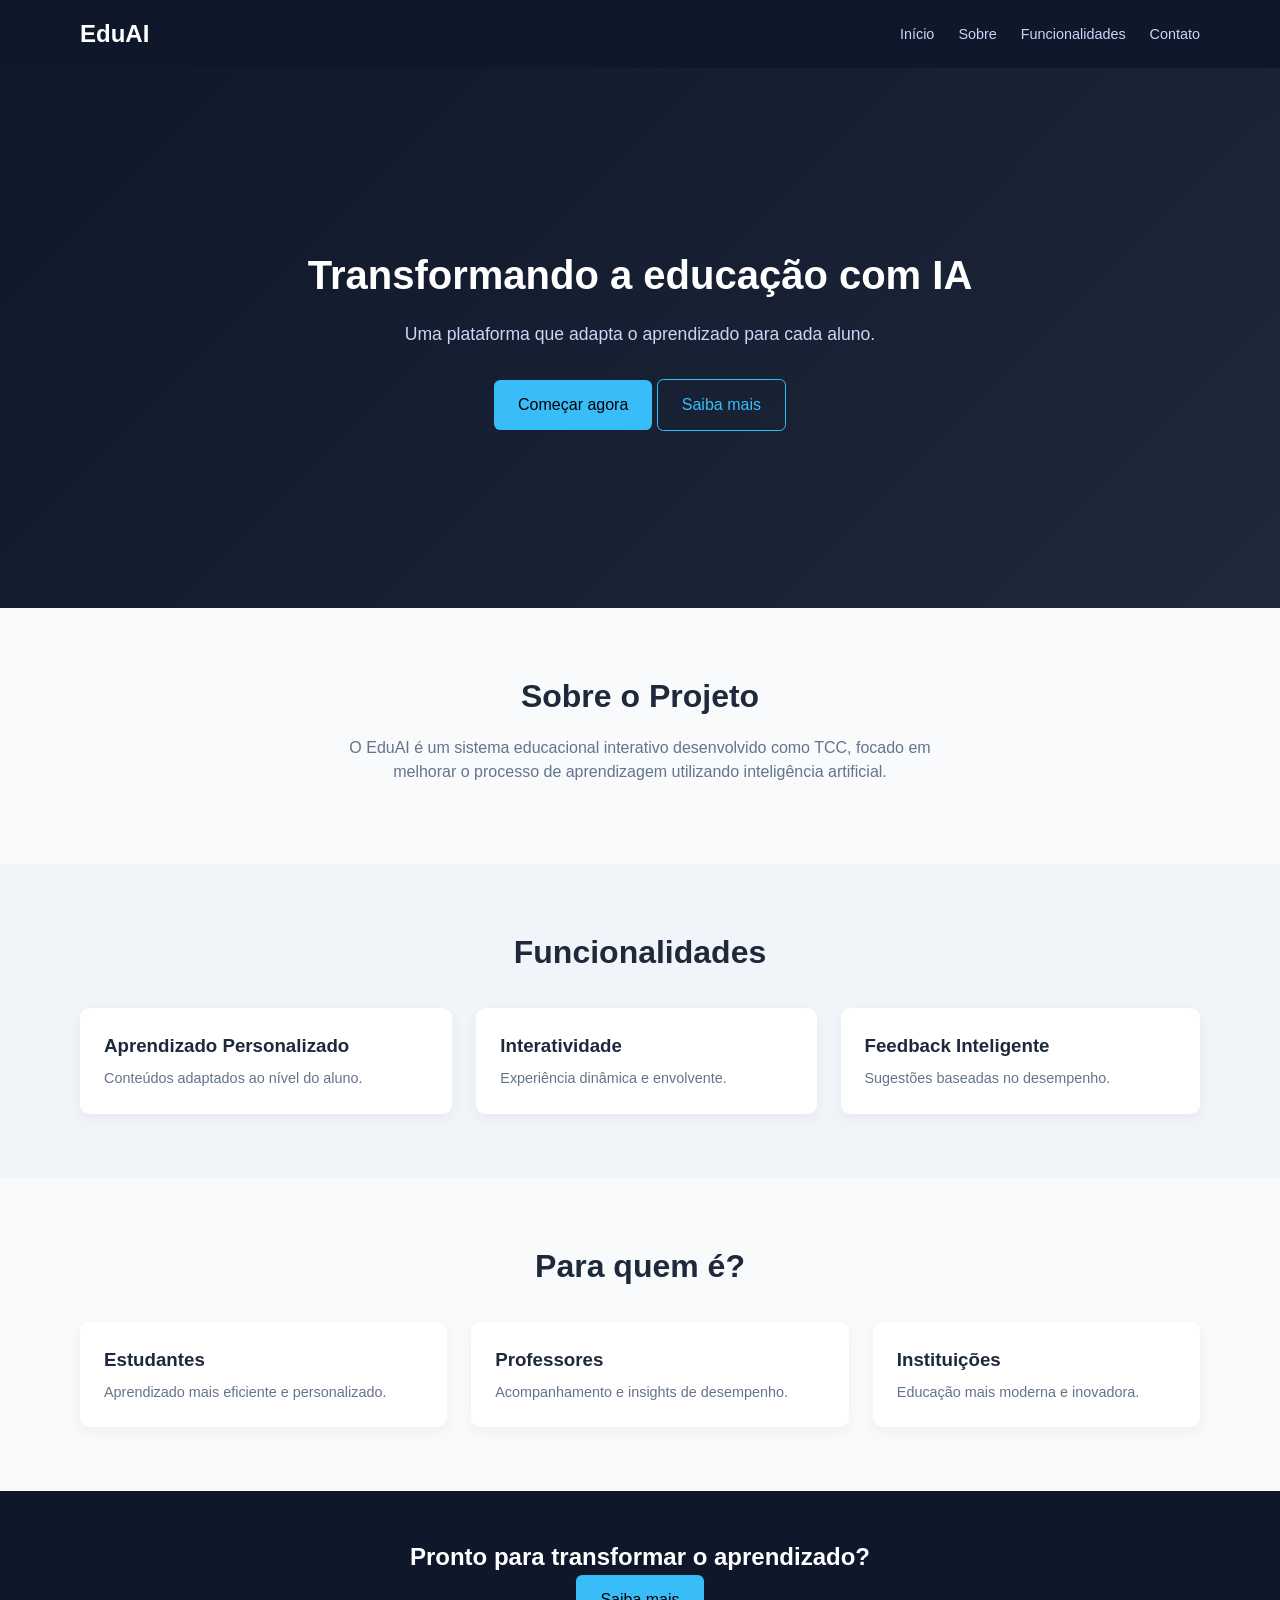
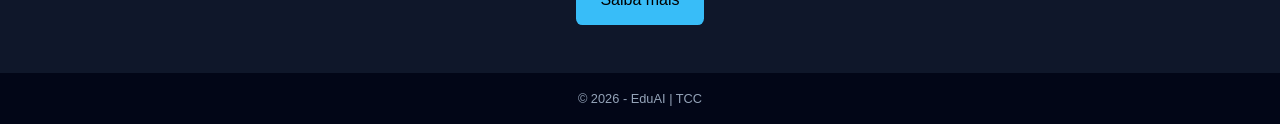
==== components/index.html @ 874abfac "wirefrane, readme, atualizacao css" ====
<!DOCTYPE html>
<html lang="pt-BR">
<head>
  <meta charset="UTF-8">
  <meta name="viewport" content="width=device-width, initial-scale=1.0">
  <title>EduAI</title>
  <link rel="stylesheet" href="../css/base/reset.css">
  <link rel="stylesheet" href="../css/base/variables.css">
  <link rel="stylesheet" href="../css/base/styles.css">
</head>
<body>

  <!-- NAVBAR -->
  <nav class="navbar">
    <div class="container nav-content">
      <h1 class="logo">EduAI</h1>
      <ul class="nav-links">
        <li><a href="#">Início</a></li>
        <li><a href="#">Sobre</a></li>
        <li><a href="#">Funcionalidades</a></li>
        <li><a href="#">Contato</a></li>
      </ul>
    </div>
  </nav>

  <!-- HERO -->
  <section class="hero">
    <div class="container hero-content">
      <h2>Transformando a educação com IA</h2>
      <p>Uma plataforma que adapta o aprendizado para cada aluno.</p>
      <div class="buttons">
        <button class="primary">Começar agora</button>
        <button class="secondary">Saiba mais</button>
      </div>
    </div>
  </section>

  <!-- SOBRE -->
  <section class="section">
    <div class="container">
      <h2 class="section-title">Sobre o Projeto</h2>
      <p class="section-text">
        O EduAI é um sistema educacional interativo desenvolvido como TCC,
        focado em melhorar o processo de aprendizagem utilizando inteligência artificial.
      </p>
    </div>
  </section>

  <!-- FUNCIONALIDADES -->
  <section class="section alt">
    <div class="container">
      <h2 class="section-title">Funcionalidades</h2>

      <div class="cards">
        <div class="card">
          <h3>Aprendizado Personalizado</h3>
          <p>Conteúdos adaptados ao nível do aluno.</p>
        </div>

        <div class="card">
          <h3>Interatividade</h3>
          <p>Experiência dinâmica e envolvente.</p>
        </div>

        <div class="card">
          <h3>Feedback Inteligente</h3>
          <p>Sugestões baseadas no desempenho.</p>
        </div>
      </div>
    </div>
  </section>

  <!-- PÚBLICO -->
  <section class="section">
    <div class="container">
      <h2 class="section-title">Para quem é?</h2>

      <div class="cards">
        <div class="card small">
          <h3>Estudantes</h3>
          <p>Aprendizado mais eficiente e personalizado.</p>
        </div>

        <div class="card small">
          <h3>Professores</h3>
          <p>Acompanhamento e insights de desempenho.</p>
        </div>

        <div class="card small">
          <h3>Instituições</h3>
          <p>Educação mais moderna e inovadora.</p>
        </div>
      </div>
    </div>
  </section>

  <!-- CTA -->
  <section class="cta">
    <div class="container">
      <h2>Pronto para transformar o aprendizado?</h2>
      <button class="primary">Saiba mais</button>
    </div>
  </section>

  <footer>
    <p>© 2026 - EduAI | TCC</p>
  </footer>

</body>
</html>
---- css/base/variables.css ----
:root {
  /* ========================= */
  /* CORES PRINCIPAIS          */
  /* ========================= */
  --color-primary: #38bdf8;
  --color-primary-hover: #0ea5e9;
  
  /* ========================= */
  /* BACKGROUNDS               */
  /* ========================= */
  --color-bg-default: #f8fafc;
  --color-bg-alt: #f1f5f9;
  --color-bg-dark: #0f172a;
  --color-bg-darker: #020617;
  --color-bg-card: #ffffff;
  
  /* ========================= */
  /* TEXTOS                    */
  /* ========================= */
  --color-text-main: #1e293b;
  --color-text-muted: #64748b;
  --color-text-light: #cbd5f5;
  --color-white: #ffffff;
  
  /* ========================= */
  /* TIPOGRAFIA                */
  /* ========================= */
  --font-main: 'Segoe UI', Roboto, Helvetica, Arial, sans-serif;
  
  /* ========================= */
  /* ESPAÇAMENTOS E TAMANHOS   */
  /* ========================= */
  --spacing-xs: 0.5rem;
  --spacing-sm: 1rem;
  --spacing-md: 1.5rem;
  --spacing-lg: 2rem;
  --spacing-xl: 3rem;
  --spacing-xxl: 4rem;
  
  --container-width: 90%;
  --container-max-width: 70rem;
  
  /* ========================= */
  /* BORDAS E SOMBRAS          */
  /* ========================= */
  --border-radius-sm: 0.4rem;
  --border-radius-md: 0.6rem;
  --shadow-sm: 0 0.1rem 0.3rem rgba(0,0,0,0.05);
  --shadow-md: 0 0.3rem 1rem rgba(0,0,0,0.05);
  
  /* ========================= */
  /* TRANSIÇÕES                */
  /* ========================= */
  --transition-fast: 0.2s ease-in-out;
  --transition-normal: 0.3s ease;
}
---- css/base/styles.css ----
/* RESET */
* {
  margin: 0;
  padding: 0;
  box-sizing: border-box;
}

/* BASE */
html {
  font-size: 16px;
}

body {
  font-family: 'Segoe UI', sans-serif;
  background: #f8fafc;
  color: #1e293b;
}

/* CONTAINER */
.container {
  width: 90%;
  max-width: 70rem;
  margin: 0 auto;
}

/* NAVBAR */
.navbar {
  background: #0f172a;
  padding: 1rem 0;
}

.nav-content {
  display: flex;
  justify-content: space-between;
  align-items: center;
}

.logo {
  color: white;
  font-size: 1.5rem;
}

.nav-links {
  display: flex;
  list-style: none;
  gap: 1.5rem;
}

.nav-links a {
  color: #cbd5f5;
  text-decoration: none;
  font-size: 0.9rem;
}

/* HERO */
.hero {
  min-height: 60vh;
  display: flex;
  align-items: center;
  text-align: center;
  background: linear-gradient(135deg, #0f172a, #1e293b);
  color: white;
}

.hero-content {
  width: 100%;
}

.hero h2 {
  font-size: 2.5rem;
}

.hero p {
  margin-top: 1rem;
  font-size: 1.1rem;
  color: #cbd5f5;
}

.buttons {
  margin-top: 2rem;
}

button {
  padding: 0.8rem 1.5rem;
  border-radius: 0.4rem;
  border: none;
  cursor: pointer;
}

.primary {
  background: #38bdf8;
}

.secondary {
  background: transparent;
  border: 1px solid #38bdf8;
  color: #38bdf8;
}

/* SECTIONS */
.section {
  padding: 4rem 0;
  text-align: center;
}

.section-title {
  font-size: 2rem;
}

.section-text {
  max-width: 40rem;
  margin: 1rem auto;
  color: #64748b;
}

.alt {
  background: #f1f5f9;
}

/* ========================= */
/* GRID COM TEMPLATE AREAS */
/* ========================= */

.cards {
  display: grid;
  grid-template-areas: "card1 card2 card3";
  gap: 1.5rem;
  margin-top: 2rem;
}

.card:nth-child(1) {
  grid-area: card1;
}

.card:nth-child(2) {
  grid-area: card2;
}

.card:nth-child(3) {
  grid-area: card3;
}

.card {
  background: white;
  padding: 1.5rem;
  border-radius: 0.6rem;
  box-shadow: 0 0.3rem 1rem rgba(0,0,0,0.05);
  text-align: left;
}

.card h3 {
  margin-bottom: 0.5rem;
}

.card p {
  font-size: 0.9rem;
  color: #64748b;
}

/* CTA */
.cta {
  padding: 3rem 0;
  text-align: center;
  background: #0f172a;
  color: white;
}

/* FOOTER */
footer {
  padding: 1rem;
  text-align: center;
  background: #020617;
  color: #94a3b8;
  font-size: 0.8rem;
}

/* ========================= */
/* RESPONSIVIDADE */
/* ========================= */

/* TABLET */
@media (max-width: 1024px) {
  .cards {
    grid-template-areas:
      "card1 card2"
      "card3 card3";
  }

  .hero h2 {
    font-size: 2rem;
  }
}

/* CELULAR */
@media (max-width: 768px) {

  .nav-content {
    flex-direction: column;
    gap: 1rem;
  }

  .nav-links {
    flex-wrap: wrap;
    justify-content: center;
  }

  .hero {
    padding: 3rem 1rem;
    min-height: auto;
  }

  .hero h2 {
    font-size: 1.8rem;
  }

  .hero p {
    font-size: 1rem;
  }

  .buttons {
    display: flex;
    flex-direction: column;
    gap: 0.8rem;
  }

  button {
    width: 100%;
  }

  .cards {
    grid-template-areas:
      "card1"
      "card2"
      "card3";
  }

  .card {
    text-align: center;
  }
}

/* CELULAR PEQUENO */
@media (max-width: 480px) {
  html {
    font-size: 14px;
  }

  .logo {
    font-size: 1.2rem;
  }

  .section-title {
    font-size: 1.5rem;
  }
}
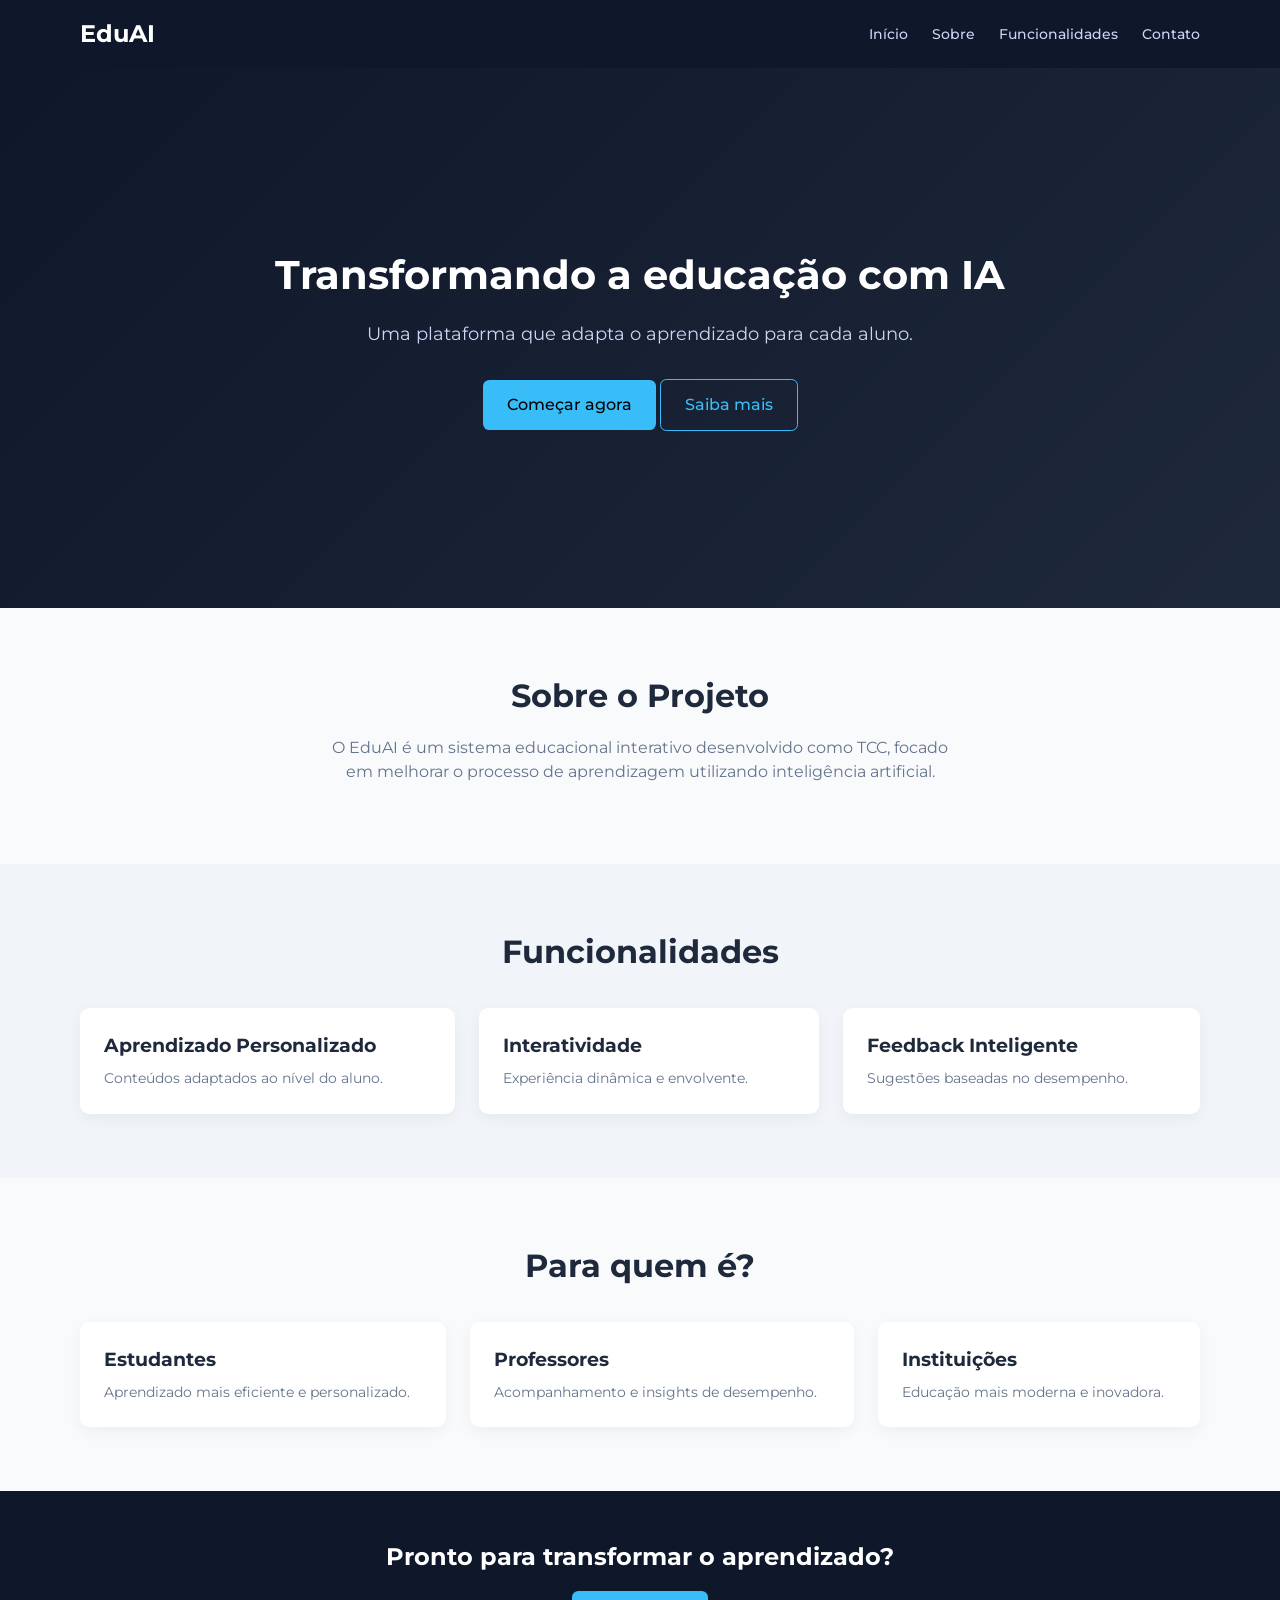
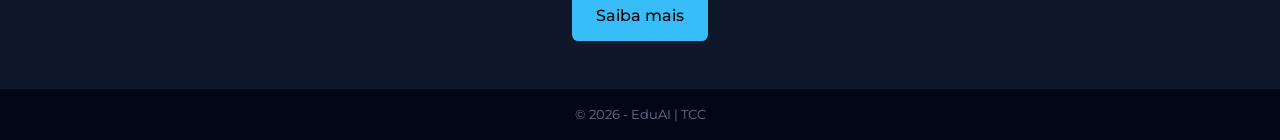
==== commit 18629e07: "atualizacao" ====
--- a/components/index.html
+++ b/components/index.html
@@ -1,13 +1,27 @@
 <!DOCTYPE html>
 <html lang="pt-BR">
+
 <head>
   <meta charset="UTF-8">
   <meta name="viewport" content="width=device-width, initial-scale=1.0">
   <title>EduAI</title>
-  <link rel="stylesheet" href="../css/base/reset.css">
-  <link rel="stylesheet" href="../css/base/variables.css">
-  <link rel="stylesheet" href="../css/base/styles.css">
+
+  <link rel="preconnect" href="https://fonts.googleapis.com">
+  <link rel="preconnect" href="https://fonts.gstatic.com" crossorigin>
+  <link href="https://fonts.googleapis.com/css2?family=Montserrat:ital,wght@0,100..900;1,100..900&display=swap"
+    rel="stylesheet">
+
+  <link rel="stylesheet" href="../css/variables.css">
+  <link rel="stylesheet" href="../css/reset.css">
+  <link rel="stylesheet" href="../css/base.css">
+  <link rel="stylesheet" href="../css/layout.css">
+  <link rel="stylesheet" href="../css/components/nav.css">
+  <link rel="stylesheet" href="../css/components/hero.css">
+  <link rel="stylesheet" href="../css/components/card.css">
+  <link rel="stylesheet" href="../css/components/footer.css">
+  <link rel="stylesheet" href="../css/utilities.css">
 </head>
+
 <body>
 
   <!-- NAVBAR -->
@@ -107,4 +121,5 @@
   </footer>
 
 </body>
+
 </html>
--- a/css/variables.css
+++ b/css/variables.css
@@ -0,0 +1,42 @@
+:root {
+  /* CORES PRINCIPAIS */
+  --color-primary: #38bdf8;
+  --color-primary-hover: #0ea5e9;
+  
+  /* BACKGROUNDS */
+  --color-bg-default: #f8fafc;
+  --color-bg-alt: #f1f5f9;
+  --color-bg-dark: #0f172a;
+  --color-bg-darker: #020617;
+  --color-bg-card: #ffffff;
+  
+  /* TEXTOS */
+  --color-text-main: #1e293b;
+  --color-text-muted: #64748b;
+  --color-text-light: #cbd5f5;
+  --color-white: #ffffff;
+  
+  /* TIPOGRAFIA - Montserrat conforme google fonts */
+  --font-main: "Montserrat", sans-serif;
+  
+  /* ESPAÇAMENTOS E TAMANHOS */
+  --spacing-xs: 0.5rem;
+  --spacing-sm: 1rem;
+  --spacing-md: 1.5rem;
+  --spacing-lg: 2rem;
+  --spacing-xl: 3rem;
+  --spacing-xxl: 4rem;
+  
+  --container-width: 90%;
+  --container-max-width: 70rem;
+  
+  /* BORDAS E SOMBRAS */
+  --border-radius-sm: 0.4rem;
+  --border-radius-md: 0.6rem;
+  --shadow-sm: 0 0.1rem 0.3rem rgba(0,0,0,0.05);
+  --shadow-md: 0 0.3rem 1rem rgba(0,0,0,0.05);
+  
+  /* TRANSIÇÕES */
+  --transition-fast: 0.2s ease-in-out;
+  --transition-normal: 0.3s ease;
+}
--- a/css/base.css
+++ b/css/base.css
@@ -0,0 +1,8 @@
+body {
+  font-family: var(--font-main, "Montserrat", sans-serif);
+  background: var(--color-bg-default, #f8fafc);
+  color: var(--color-text-main, #1e293b);
+  font-optical-sizing: auto;
+  font-weight: 400;
+  font-style: normal;
+}
--- a/css/layout.css
+++ b/css/layout.css
@@ -0,0 +1,53 @@
+.container {
+  width: var(--container-width, 90%);
+  max-width: var(--container-max-width, 70rem);
+  margin: 0 auto;
+}
+
+.section {
+  padding: 4rem 0;
+  text-align: center;
+}
+
+.section-title {
+  font-size: 2rem;
+}
+
+.section-text {
+  max-width: 40rem;
+  margin: 1rem auto;
+  color: var(--color-text-muted, #64748b);
+}
+
+.cards {
+  display: grid;
+  grid-template-areas: "card1 card2 card3";
+  gap: 1.5rem;
+  margin-top: 2rem;
+}
+
+@media (max-width: 1024px) {
+  .cards {
+    grid-template-areas:
+      "card1 card2"
+      "card3 card3";
+  }
+}
+
+@media (max-width: 768px) {
+  .cards {
+    grid-template-areas:
+      "card1"
+      "card2"
+      "card3";
+  }
+}
+
+@media (max-width: 480px) {
+  html {
+    font-size: 14px;
+  }
+  .section-title {
+    font-size: 1.5rem;
+  }
+}
--- a/css/components/nav.css
+++ b/css/components/nav.css
@@ -0,0 +1,47 @@
+.navbar {
+  background: var(--color-bg-dark, #0f172a);
+  padding: 1rem 0;
+}
+
+.nav-content {
+  display: flex;
+  justify-content: space-between;
+  align-items: center;
+}
+
+.logo {
+  color: var(--color-white, #ffffff);
+  font-size: 1.5rem;
+  font-weight: 700;
+}
+
+.nav-links {
+  display: flex;
+  list-style: none;
+  gap: 1.5rem;
+}
+
+.nav-links a {
+  color: var(--color-text-light, #cbd5f5);
+  text-decoration: none;
+  font-size: 0.9rem;
+  font-weight: 500;
+}
+
+@media (max-width: 768px) {
+  .nav-content {
+    flex-direction: column;
+    gap: 1rem;
+  }
+
+  .nav-links {
+    flex-wrap: wrap;
+    justify-content: center;
+  }
+}
+
+@media (max-width: 480px) {
+  .logo {
+    font-size: 1.2rem;
+  }
+}
--- a/css/components/hero.css
+++ b/css/components/hero.css
@@ -0,0 +1,76 @@
+.hero {
+  min-height: 60vh;
+  display: flex;
+  align-items: center;
+  text-align: center;
+  background: linear-gradient(135deg, var(--color-bg-dark, #0f172a), var(--color-text-main, #1e293b));
+  color: var(--color-white, white);
+}
+
+.hero-content {
+  width: 100%;
+}
+
+.hero h2 {
+  font-size: 2.5rem;
+  font-weight: 700;
+}
+
+.hero p {
+  margin-top: 1rem;
+  font-size: 1.1rem;
+  color: var(--color-text-light, #cbd5f5);
+}
+
+.buttons {
+  margin-top: 2rem;
+}
+
+.buttons button {
+  padding: 0.8rem 1.5rem;
+  border-radius: var(--border-radius-sm, 0.4rem);
+  border: none;
+  cursor: pointer;
+  font-weight: 500;
+}
+
+.buttons .primary {
+  background: var(--color-primary, #38bdf8);
+}
+
+.buttons .secondary {
+  background: transparent;
+  border: 1px solid var(--color-primary, #38bdf8);
+  color: var(--color-primary, #38bdf8);
+}
+
+@media (max-width: 1024px) {
+  .hero h2 {
+    font-size: 2rem;
+  }
+}
+
+@media (max-width: 768px) {
+  .hero {
+    padding: 3rem 1rem;
+    min-height: auto;
+  }
+
+  .hero h2 {
+    font-size: 1.8rem;
+  }
+
+  .hero p {
+    font-size: 1rem;
+  }
+
+  .buttons {
+    display: flex;
+    flex-direction: column;
+    gap: 0.8rem;
+  }
+
+  .buttons button {
+    width: 100%;
+  }
+}
--- a/css/components/card.css
+++ b/css/components/card.css
@@ -0,0 +1,35 @@
+.card:nth-child(1) {
+  grid-area: card1;
+}
+
+.card:nth-child(2) {
+  grid-area: card2;
+}
+
+.card:nth-child(3) {
+  grid-area: card3;
+}
+
+.card {
+  background: var(--color-bg-card, white);
+  padding: 1.5rem;
+  border-radius: var(--border-radius-md, 0.6rem);
+  box-shadow: var(--shadow-md, 0 0.3rem 1rem rgba(0,0,0,0.05));
+  text-align: left;
+}
+
+.card h3 {
+  margin-bottom: 0.5rem;
+  font-weight: 700;
+}
+
+.card p {
+  font-size: 0.9rem;
+  color: var(--color-text-muted, #64748b);
+}
+
+@media (max-width: 768px) {
+  .card {
+    text-align: center;
+  }
+}
--- a/css/components/footer.css
+++ b/css/components/footer.css
@@ -0,0 +1,28 @@
+.cta {
+  padding: 3rem 0;
+  text-align: center;
+  background: var(--color-bg-dark, #0f172a);
+  color: var(--color-white, white);
+}
+
+.cta h2 {
+  font-weight: 700;
+}
+
+.cta button.primary {
+  padding: 0.8rem 1.5rem;
+  border-radius: var(--border-radius-sm, 0.4rem);
+  border: none;
+  cursor: pointer;
+  background: var(--color-primary, #38bdf8);
+  margin-top: 1rem;
+  font-weight: 500;
+}
+
+footer {
+  padding: 1rem;
+  text-align: center;
+  background: var(--color-bg-darker, #020617);
+  color: var(--color-text-muted, #94a3b8);
+  font-size: 0.8rem;
+}
--- a/css/utilities.css
+++ b/css/utilities.css
@@ -0,0 +1,3 @@
+.alt {
+  background: var(--color-bg-alt, #f1f5f9);
+}
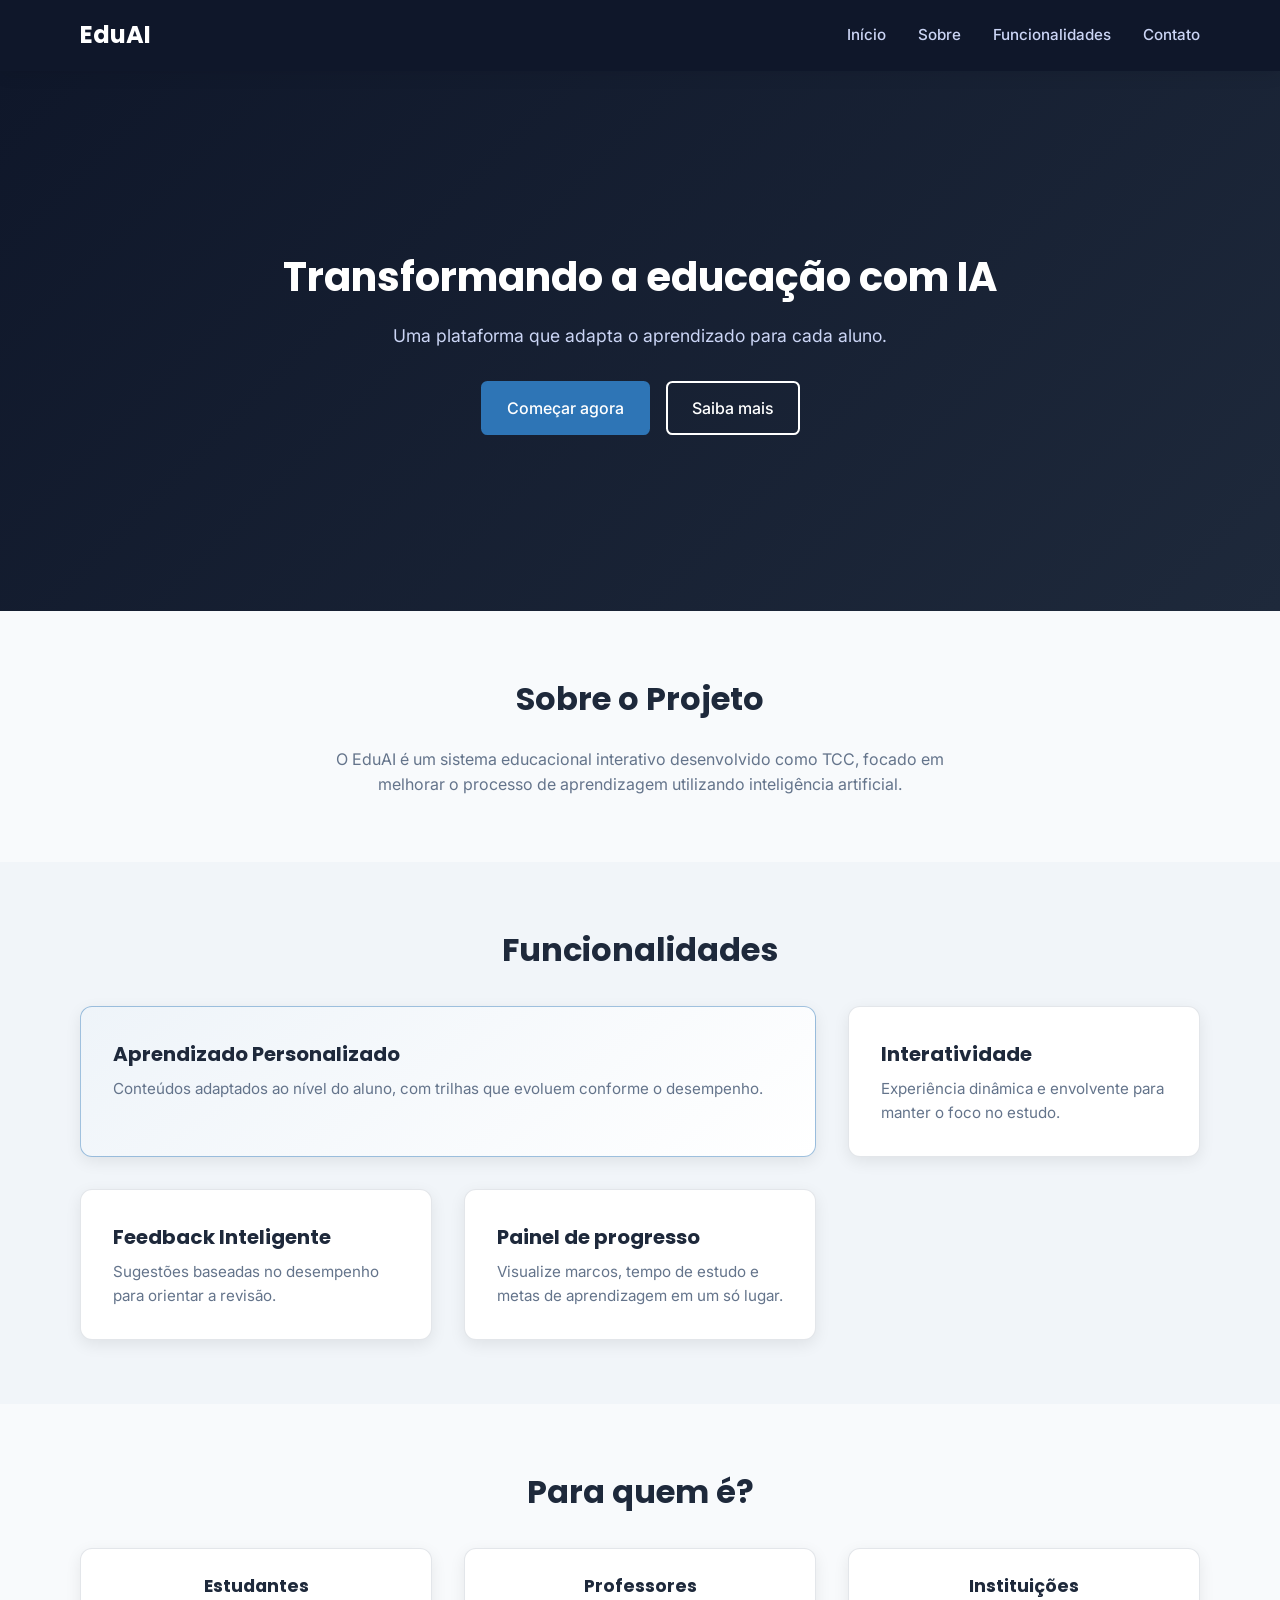
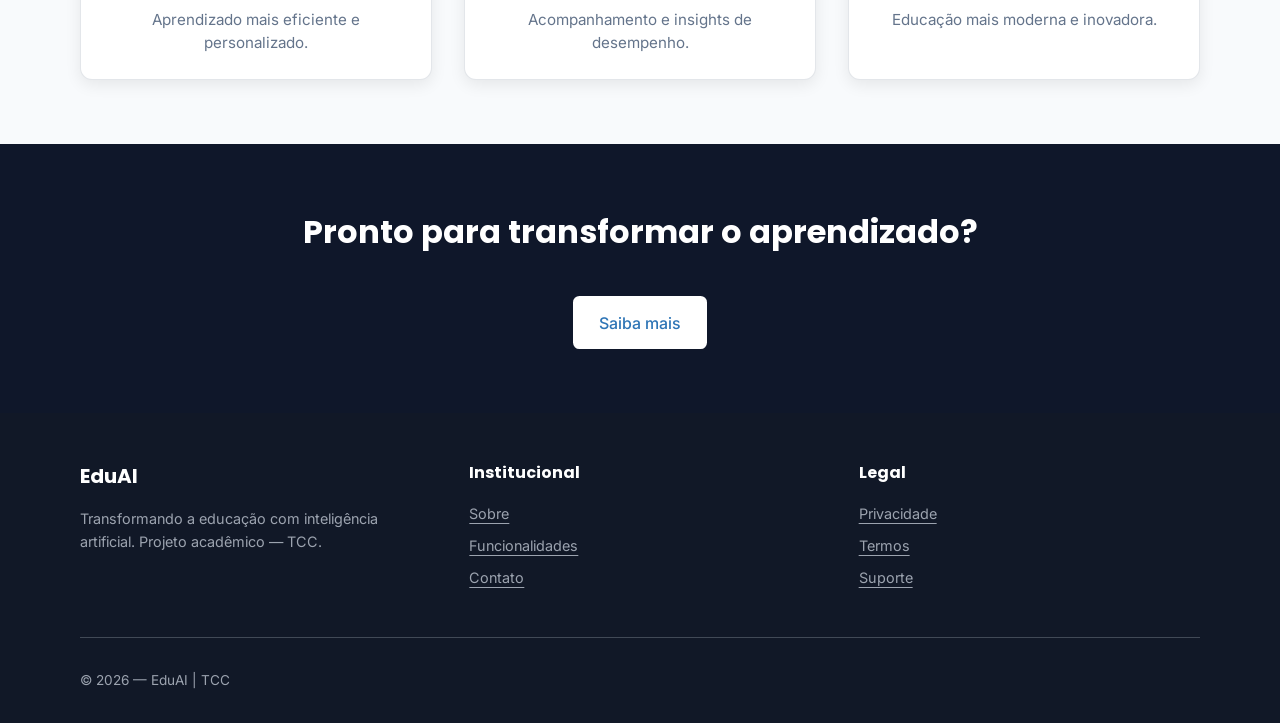
==== commit 8177b111: "alteração nos componentes: Navbar, Cards, Footer e Padronização de Classes" ====
--- a/components/index.html
+++ b/components/index.html
@@ -8,118 +8,172 @@
 
   <link rel="preconnect" href="https://fonts.googleapis.com">
   <link rel="preconnect" href="https://fonts.gstatic.com" crossorigin>
-  <link href="https://fonts.googleapis.com/css2?family=Montserrat:ital,wght@0,100..900;1,100..900&display=swap"
+  <link
+    href="https://fonts.googleapis.com/css2?family=Inter:wght@400;500;700&family=Poppins:wght@700&display=swap"
     rel="stylesheet">
 
+  <!-- ITCSS -->
   <link rel="stylesheet" href="../css/variables.css">
   <link rel="stylesheet" href="../css/reset.css">
   <link rel="stylesheet" href="../css/base.css">
   <link rel="stylesheet" href="../css/layout.css">
-  <link rel="stylesheet" href="../css/components/nav.css">
+  <link rel="stylesheet" href="../css/components/navbar.css">
   <link rel="stylesheet" href="../css/components/hero.css">
   <link rel="stylesheet" href="../css/components/card.css">
+  <link rel="stylesheet" href="../css/components/btn.css">
+  <link rel="stylesheet" href="../css/components/cta.css">
   <link rel="stylesheet" href="../css/components/footer.css">
   <link rel="stylesheet" href="../css/utilities.css">
 </head>
 
 <body>
 
-  <!-- NAVBAR -->
-  <nav class="navbar">
-    <div class="container nav-content">
-      <h1 class="logo">EduAI</h1>
-      <ul class="nav-links">
-        <li><a href="#">Início</a></li>
-        <li><a href="#">Sobre</a></li>
-        <li><a href="#">Funcionalidades</a></li>
-        <li><a href="#">Contato</a></li>
-      </ul>
-    </div>
-  </nav>
+  <header class="header">
+    <nav class="navbar" aria-label="Principal">
+      <a class="navbar__brand" href="#">EduAI</a>
+      <button class="navbar__toggle" type="button" id="navbar-toggle" aria-expanded="false"
+        aria-controls="navbar-menu" aria-label="Abrir menu de navegação">
+        <span class="navbar__toggle-bar" aria-hidden="true"></span>
+        <span class="navbar__toggle-bar" aria-hidden="true"></span>
+        <span class="navbar__toggle-bar" aria-hidden="true"></span>
+      </button>
+      <div class="navbar__collapse" id="navbar-menu">
+        <ul class="navbar__list">
+          <li class="navbar__item">
+            <a class="navbar__link" href="#">Início</a>
+          </li>
+          <li class="navbar__item">
+            <a class="navbar__link" href="#sobre">Sobre</a>
+          </li>
+          <li class="navbar__item">
+            <a class="navbar__link" href="#funcionalidades">Funcionalidades</a>
+          </li>
+          <li class="navbar__item">
+            <a class="navbar__link" href="#contato">Contato</a>
+          </li>
+        </ul>
+      </div>
+    </nav>
+  </header>
 
-  <!-- HERO -->
-  <section class="hero">
-    <div class="container hero-content">
-      <h2>Transformando a educação com IA</h2>
-      <p>Uma plataforma que adapta o aprendizado para cada aluno.</p>
-      <div class="buttons">
-        <button class="primary">Começar agora</button>
-        <button class="secondary">Saiba mais</button>
-      </div>
-    </div>
-  </section>
-
-  <!-- SOBRE -->
-  <section class="section">
-    <div class="container">
-      <h2 class="section-title">Sobre o Projeto</h2>
-      <p class="section-text">
-        O EduAI é um sistema educacional interativo desenvolvido como TCC,
-        focado em melhorar o processo de aprendizagem utilizando inteligência artificial.
-      </p>
-    </div>
-  </section>
-
-  <!-- FUNCIONALIDADES -->
-  <section class="section alt">
-    <div class="container">
-      <h2 class="section-title">Funcionalidades</h2>
-
-      <div class="cards">
-        <div class="card">
-          <h3>Aprendizado Personalizado</h3>
-          <p>Conteúdos adaptados ao nível do aluno.</p>
-        </div>
-
-        <div class="card">
-          <h3>Interatividade</h3>
-          <p>Experiência dinâmica e envolvente.</p>
-        </div>
-
-        <div class="card">
-          <h3>Feedback Inteligente</h3>
-          <p>Sugestões baseadas no desempenho.</p>
+  <main class="main">
+    <!-- HERO -->
+    <section class="hero">
+      <div class="container hero__inner">
+        <h1 class="hero__title">Transformando a educação com IA</h1>
+        <p class="hero__lead">Uma plataforma que adapta o aprendizado para cada aluno.</p>
+        <div class="hero__actions">
+          <button type="button" class="btn btn--primary btn--block-sm">Começar agora</button>
+          <button type="button" class="btn btn--outline btn--block-sm">Saiba mais</button>
         </div>
       </div>
-    </div>
-  </section>
+    </section>
 
-  <!-- PÚBLICO -->
-  <section class="section">
-    <div class="container">
-      <h2 class="section-title">Para quem é?</h2>
+    <!-- SOBRE -->
+    <section class="section" id="sobre">
+      <div class="container">
+        <h2 class="section__title">Sobre o Projeto</h2>
+        <p class="section__text">
+          O EduAI é um sistema educacional interativo desenvolvido como TCC,
+          focado em melhorar o processo de aprendizagem utilizando inteligência artificial.
+        </p>
+      </div>
+    </section>
 
-      <div class="cards">
-        <div class="card small">
-          <h3>Estudantes</h3>
-          <p>Aprendizado mais eficiente e personalizado.</p>
-        </div>
+    <!-- FUNCIONALIDADES -->
+    <section class="section alt" id="funcionalidades">
+      <div class="container">
+        <h2 class="section__title">Funcionalidades</h2>
 
-        <div class="card small">
-          <h3>Professores</h3>
-          <p>Acompanhamento e insights de desempenho.</p>
-        </div>
+        <div class="cards-grid">
+          <article class="card card--featured">
+            <h3 class="card__title">Aprendizado Personalizado</h3>
+            <p class="card__body">Conteúdos adaptados ao nível do aluno, com trilhas que evoluem conforme o desempenho.
+            </p>
+          </article>
 
-        <div class="card small">
-          <h3>Instituições</h3>
-          <p>Educação mais moderna e inovadora.</p>
+          <article class="card">
+            <h3 class="card__title">Interatividade</h3>
+            <p class="card__body">Experiência dinâmica e envolvente para manter o foco no estudo.</p>
+          </article>
+
+          <article class="card">
+            <h3 class="card__title">Feedback Inteligente</h3>
+            <p class="card__body">Sugestões baseadas no desempenho para orientar a revisão.</p>
+          </article>
+
+          <article class="card">
+            <h3 class="card__title">Painel de progresso</h3>
+            <p class="card__body">Visualize marcos, tempo de estudo e metas de aprendizagem em um só lugar.</p>
+          </article>
         </div>
       </div>
+    </section>
+
+    <!-- PÚBLICO -->
+    <section class="section">
+      <div class="container">
+        <h2 class="section__title">Para quem é?</h2>
+
+        <div class="cards-grid">
+          <article class="card card--compact">
+            <h3 class="card__title">Estudantes</h3>
+            <p class="card__body">Aprendizado mais eficiente e personalizado.</p>
+          </article>
+
+          <article class="card card--compact">
+            <h3 class="card__title">Professores</h3>
+            <p class="card__body">Acompanhamento e insights de desempenho.</p>
+          </article>
+
+          <article class="card card--compact">
+            <h3 class="card__title">Instituições</h3>
+            <p class="card__body">Educação mais moderna e inovadora.</p>
+          </article>
+        </div>
+      </div>
+    </section>
+
+    <!-- CTA -->
+    <section class="cta" id="contato">
+      <div class="cta__inner">
+        <h2 class="cta__title">Pronto para transformar o aprendizado?</h2>
+        <button type="button" class="btn btn--primary">Saiba mais</button>
+      </div>
+    </section>
+  </main>
+
+  <footer class="footer">
+    <div class="footer__inner">
+      <div class="footer__grid">
+        <div class="footer__col">
+          <span class="footer__brand">EduAI</span>
+          <p class="footer__description">
+            Transformando a educação com inteligência artificial. Projeto acadêmico — TCC.
+          </p>
+        </div>
+        <div class="footer__col">
+          <h3 class="footer__heading">Institucional</h3>
+          <ul class="footer__list">
+            <li><a class="footer__link" href="#">Sobre</a></li>
+            <li><a class="footer__link" href="#funcionalidades">Funcionalidades</a></li>
+            <li><a class="footer__link" href="#contato">Contato</a></li>
+          </ul>
+        </div>
+        <div class="footer__col">
+          <h3 class="footer__heading">Legal</h3>
+          <ul class="footer__list">
+            <li><a class="footer__link" href="#">Privacidade</a></li>
+            <li><a class="footer__link" href="#">Termos</a></li>
+            <li><a class="footer__link" href="#">Suporte</a></li>
+          </ul>
+        </div>
+      </div>
+      <p class="footer__copy">© <span id="footer-year"></span> — EduAI | TCC</p>
     </div>
-  </section>
-
-  <!-- CTA -->
-  <section class="cta">
-    <div class="container">
-      <h2>Pronto para transformar o aprendizado?</h2>
-      <button class="primary">Saiba mais</button>
-    </div>
-  </section>
-
-  <footer>
-    <p>© 2026 - EduAI | TCC</p>
   </footer>
 
+  <script src="../js/main.js"></script>
 </body>
 
-</html>+</html>
--- a/css/variables.css
+++ b/css/variables.css
@@ -1,42 +1,63 @@
 :root {
-  /* CORES PRINCIPAIS */
-  --color-primary: #38bdf8;
-  --color-primary-hover: #0ea5e9;
-  
+  /* CORES — padronização (Aula 09) */
+  --color-primary-500: #2e75b6;
+  --color-primary: var(--color-primary-500);
+  --color-primary-hover: #2563a8;
+
   /* BACKGROUNDS */
   --color-bg-default: #f8fafc;
   --color-bg-alt: #f1f5f9;
   --color-bg-dark: #0f172a;
   --color-bg-darker: #020617;
   --color-bg-card: #ffffff;
-  
+  --color-footer-bg: #111827;
+
   /* TEXTOS */
   --color-text-main: #1e293b;
   --color-text-muted: #64748b;
   --color-text-light: #cbd5f5;
+  --color-footer-text: #9ca3af;
   --color-white: #ffffff;
-  
-  /* TIPOGRAFIA - Montserrat conforme google fonts */
-  --font-main: "Montserrat", sans-serif;
-  
-  /* ESPAÇAMENTOS E TAMANHOS */
+
+  /* TIPOGRAFIA — Inter + Poppins (material da aula) */
+  --font-body: "Inter", system-ui, sans-serif;
+  --font-heading: "Poppins", system-ui, sans-serif;
+
+  /* ESPAÇAMENTOS */
   --spacing-xs: 0.5rem;
   --spacing-sm: 1rem;
   --spacing-md: 1.5rem;
   --spacing-lg: 2rem;
   --spacing-xl: 3rem;
   --spacing-xxl: 4rem;
-  
+
   --container-width: 90%;
   --container-max-width: 70rem;
-  
+
   /* BORDAS E SOMBRAS */
   --border-radius-sm: 0.4rem;
   --border-radius-md: 0.6rem;
-  --shadow-sm: 0 0.1rem 0.3rem rgba(0,0,0,0.05);
-  --shadow-md: 0 0.3rem 1rem rgba(0,0,0,0.05);
-  
+  --border-radius-lg: 0.75rem;
+  --border-radius-full: 9999px;
+  --shadow-sm: 0 0.1rem 0.3rem rgba(0, 0, 0, 0.05);
+  --shadow-md: 0 0.3rem 1rem rgba(0, 0, 0, 0.08);
+  --shadow-lg: 0 0.75rem 2rem rgba(0, 0, 0, 0.12);
+  --shadow-header: 0 0.25rem 1rem rgba(0, 0, 0, 0.08);
+  --shadow-header-scrolled: 0 0.35rem 1.25rem rgba(0, 0, 0, 0.12);
+
+  /* LAYOUT / COMPONENTES */
+  --header-padding-y: var(--spacing-sm);
+  --header-padding-y-scrolled: 0.5rem;
+  --z-header: 100;
+  --navbar-toggle-size: 2.75rem;
+  --focus-ring: 2px solid var(--color-primary-500);
+  --focus-ring-offset: 2px;
+
   /* TRANSIÇÕES */
   --transition-fast: 0.2s ease-in-out;
   --transition-normal: 0.3s ease;
+
+  /* BREAKPOINTS (referência documentação) */
+  --bp-md: 768px;
+  --bp-lg: 1200px;
 }
--- a/css/base.css
+++ b/css/base.css
@@ -1,8 +1,16 @@
 body {
-  font-family: var(--font-main, "Montserrat", sans-serif);
-  background: var(--color-bg-default, #f8fafc);
-  color: var(--color-text-main, #1e293b);
+  font-family: var(--font-body);
+  background: var(--color-bg-default);
+  color: var(--color-text-main);
   font-optical-sizing: auto;
   font-weight: 400;
   font-style: normal;
 }
+
+h1,
+h2,
+h3,
+h4 {
+  font-family: var(--font-heading);
+  font-weight: 700;
+}
--- a/css/layout.css
+++ b/css/layout.css
@@ -1,53 +1,62 @@
 .container {
-  width: var(--container-width, 90%);
-  max-width: var(--container-max-width, 70rem);
-  margin: 0 auto;
+  width: var(--container-width);
+  max-width: var(--container-max-width);
+  margin-inline: auto;
+}
+
+.main {
+  min-height: 50vh;
 }
 
 .section {
-  padding: 4rem 0;
+  padding: var(--spacing-xxl) 0;
   text-align: center;
 }
 
-.section-title {
-  font-size: 2rem;
+.section__title {
+  font-size: clamp(1.75rem, 4vw, 2rem);
+  margin-bottom: var(--spacing-md);
+  color: var(--color-text-main);
 }
 
-.section-text {
+.section__text {
   max-width: 40rem;
-  margin: 1rem auto;
-  color: var(--color-text-muted, #64748b);
+  margin: var(--spacing-sm) auto 0;
+  color: var(--color-text-muted);
+  line-height: 1.6;
 }
 
-.cards {
+/* Grid de cards (Aula 09 — 1 / 2 / 3 colunas; featured 2 colunas no desktop) */
+.cards-grid {
   display: grid;
-  grid-template-areas: "card1 card2 card3";
-  gap: 1.5rem;
-  margin-top: 2rem;
+  grid-template-columns: 1fr;
+  gap: var(--spacing-lg);
+  margin-top: var(--spacing-lg);
+  text-align: left;
 }
 
-@media (max-width: 1024px) {
-  .cards {
-    grid-template-areas:
-      "card1 card2"
-      "card3 card3";
+@media (min-width: 768px) {
+  .cards-grid {
+    grid-template-columns: repeat(2, 1fr);
+  }
+
+  .card--featured {
+    grid-column: span 2;
   }
 }
 
-@media (max-width: 768px) {
-  .cards {
-    grid-template-areas:
-      "card1"
-      "card2"
-      "card3";
+@media (min-width: 1200px) {
+  .cards-grid {
+    grid-template-columns: repeat(3, 1fr);
+  }
+
+  .card--featured {
+    grid-column: span 2;
   }
 }
 
 @media (max-width: 480px) {
   html {
-    font-size: 14px;
-  }
-  .section-title {
-    font-size: 1.5rem;
+    font-size: 15px;
   }
 }
--- a/css/components/navbar.css
+++ b/css/components/navbar.css
@@ -0,0 +1,135 @@
+/* Bloco: header (layout fixo / sombra ao rolar) */
+.header {
+  position: sticky;
+  top: 0;
+  z-index: var(--z-header);
+  background: var(--color-bg-dark);
+  box-shadow: var(--shadow-header);
+  transition: box-shadow var(--transition-fast), padding var(--transition-fast);
+}
+
+.header--scrolled {
+  box-shadow: var(--shadow-header-scrolled);
+}
+
+.header--scrolled .navbar {
+  padding-top: var(--header-padding-y-scrolled);
+  padding-bottom: var(--header-padding-y-scrolled);
+}
+
+/* Bloco: navbar */
+.navbar {
+  display: flex;
+  flex-wrap: wrap;
+  align-items: center;
+  justify-content: space-between;
+  gap: var(--spacing-sm);
+  padding-top: var(--header-padding-y);
+  padding-bottom: var(--header-padding-y);
+  max-width: var(--container-max-width);
+  width: var(--container-width);
+  margin-inline: auto;
+}
+
+.navbar__brand {
+  font-family: var(--font-heading);
+  font-size: 1.5rem;
+  font-weight: 700;
+  color: var(--color-white);
+  text-decoration: none;
+}
+
+.navbar__brand:hover {
+  color: var(--color-text-light);
+}
+
+.navbar__toggle {
+  display: flex;
+  flex-direction: column;
+  justify-content: center;
+  gap: 0.35rem;
+  width: var(--navbar-toggle-size);
+  height: var(--navbar-toggle-size);
+  padding: 0.5rem;
+  margin-left: auto;
+  border-radius: var(--border-radius-sm);
+  color: var(--color-white);
+  background: transparent;
+}
+
+.navbar__toggle:focus-visible {
+  outline: var(--focus-ring);
+  outline-offset: var(--focus-ring-offset);
+}
+
+.navbar__toggle-bar {
+  display: block;
+  height: 2px;
+  width: 100%;
+  background: currentColor;
+  border-radius: var(--border-radius-sm);
+  transition: transform var(--transition-fast), opacity var(--transition-fast);
+}
+
+.navbar__collapse {
+  width: 100%;
+  flex-basis: 100%;
+  max-height: 0;
+  overflow: hidden;
+  transition: max-height var(--transition-normal);
+}
+
+.navbar__collapse--open {
+  max-height: 24rem;
+}
+
+.navbar__list {
+  display: flex;
+  flex-direction: column;
+  gap: var(--spacing-xs);
+  padding: var(--spacing-md) 0 0;
+  list-style: none;
+}
+
+.navbar__link {
+  display: block;
+  padding: var(--spacing-xs) 0;
+  color: var(--color-text-light);
+  font-weight: 500;
+  font-size: 0.95rem;
+  text-decoration: none;
+  border-radius: var(--border-radius-sm);
+}
+
+.navbar__link:hover {
+  color: var(--color-white);
+}
+
+.navbar__link:focus-visible {
+  outline: var(--focus-ring);
+  outline-offset: var(--focus-ring-offset);
+}
+
+@media (min-width: 768px) {
+  .navbar__toggle {
+    display: none;
+  }
+
+  .navbar__collapse {
+    width: auto;
+    flex-basis: auto;
+    max-height: none;
+    overflow: visible;
+  }
+
+  .navbar__list {
+    flex-direction: row;
+    align-items: center;
+    gap: var(--spacing-lg);
+    padding: 0;
+  }
+
+  .navbar__link {
+    padding: var(--spacing-xs) 0;
+  }
+}
--- a/css/components/hero.css
+++ b/css/components/hero.css
@@ -3,74 +3,64 @@
   display: flex;
   align-items: center;
   text-align: center;
-  background: linear-gradient(135deg, var(--color-bg-dark, #0f172a), var(--color-text-main, #1e293b));
-  color: var(--color-white, white);
+  background: linear-gradient(135deg, var(--color-bg-dark), var(--color-text-main));
+  color: var(--color-white);
 }
 
-.hero-content {
+.hero__inner {
   width: 100%;
 }
 
-.hero h2 {
-  font-size: 2.5rem;
+.hero__title {
+  font-size: clamp(1.85rem, 5vw, 2.5rem);
   font-weight: 700;
 }
 
-.hero p {
-  margin-top: 1rem;
+.hero__lead {
+  margin-top: var(--spacing-sm);
   font-size: 1.1rem;
-  color: var(--color-text-light, #cbd5f5);
+  color: var(--color-text-light);
+  max-width: 36rem;
+  margin-inline: auto;
 }
 
-.buttons {
-  margin-top: 2rem;
+.hero__actions {
+  margin-top: var(--spacing-lg);
+  display: flex;
+  flex-wrap: wrap;
+  gap: var(--spacing-sm);
+  justify-content: center;
 }
 
-.buttons button {
-  padding: 0.8rem 1.5rem;
-  border-radius: var(--border-radius-sm, 0.4rem);
-  border: none;
-  cursor: pointer;
-  font-weight: 500;
+/* Botões sobre fundo escuro */
+.hero .btn--primary {
+  background: var(--color-primary-500);
+  border-color: var(--color-primary-500);
+  color: var(--color-white);
 }
 
-.buttons .primary {
-  background: var(--color-primary, #38bdf8);
+.hero .btn--outline {
+  color: var(--color-white);
+  border-color: var(--color-white);
+  background: transparent;
 }
 
-.buttons .secondary {
-  background: transparent;
-  border: 1px solid var(--color-primary, #38bdf8);
-  color: var(--color-primary, #38bdf8);
-}
-
-@media (max-width: 1024px) {
-  .hero h2 {
-    font-size: 2rem;
-  }
+.hero .btn--outline:hover {
+  background: color-mix(in srgb, var(--color-white) 12%, transparent);
 }
 
 @media (max-width: 768px) {
   .hero {
-    padding: 3rem 1rem;
+    padding: var(--spacing-xxl) var(--spacing-sm);
     min-height: auto;
   }
 
-  .hero h2 {
-    font-size: 1.8rem;
-  }
-
-  .hero p {
+  .hero__lead {
     font-size: 1rem;
   }
 
-  .buttons {
-    display: flex;
+  .hero__actions {
     flex-direction: column;
-    gap: 0.8rem;
-  }
-
-  .buttons button {
-    width: 100%;
+    align-items: stretch;
   }
 }
--- a/css/components/card.css
+++ b/css/components/card.css
@@ -1,34 +1,49 @@
-.card:nth-child(1) {
-  grid-area: card1;
+.card {
+  background: var(--color-bg-card);
+  padding: var(--spacing-lg);
+  border-radius: var(--border-radius-lg);
+  box-shadow: var(--shadow-md);
+  border: 1px solid color-mix(in srgb, var(--color-text-muted) 18%, transparent);
+  transition: box-shadow var(--transition-normal), transform var(--transition-normal);
 }
 
-.card:nth-child(2) {
-  grid-area: card2;
+.card:hover {
+  box-shadow: var(--shadow-lg);
+  transform: translateY(-4px);
 }
 
-.card:nth-child(3) {
-  grid-area: card3;
+.card--featured {
+  border-color: color-mix(in srgb, var(--color-primary-500) 45%, transparent);
+  background: linear-gradient(
+    145deg,
+    color-mix(in srgb, var(--color-primary-500) 8%, var(--color-bg-card)),
+    var(--color-bg-card)
+  );
 }
 
-.card {
-  background: var(--color-bg-card, white);
-  padding: 1.5rem;
-  border-radius: var(--border-radius-md, 0.6rem);
-  box-shadow: var(--shadow-md, 0 0.3rem 1rem rgba(0,0,0,0.05));
-  text-align: left;
+.card__title {
+  margin-bottom: var(--spacing-xs);
+  font-size: 1.25rem;
+  font-weight: 700;
+  color: var(--color-text-main);
 }
 
-.card h3 {
-  margin-bottom: 0.5rem;
-  font-weight: 700;
+.card__body {
+  font-size: 0.95rem;
+  color: var(--color-text-muted);
+  line-height: 1.55;
 }
 
-.card p {
-  font-size: 0.9rem;
-  color: var(--color-text-muted, #64748b);
+.card--compact {
+  padding: var(--spacing-md);
+  text-align: center;
 }
 
-@media (max-width: 768px) {
+.card--compact .card__title {
+  font-size: 1.1rem;
+}
+
+@media (max-width: 767px) {
   .card {
     text-align: center;
   }
--- a/css/components/btn.css
+++ b/css/components/btn.css
@@ -0,0 +1,63 @@
+/* Bloco: botão (variantes da aula — desafio / padrão útil) */
+.btn {
+  display: inline-flex;
+  align-items: center;
+  justify-content: center;
+  gap: 0.5rem;
+  padding: 0.8rem 1.5rem;
+  border-radius: var(--border-radius-sm);
+  font-family: var(--font-body);
+  font-weight: 500;
+  font-size: 1rem;
+  text-decoration: none;
+  cursor: pointer;
+  border: 2px solid transparent;
+  transition: background-color var(--transition-fast), color var(--transition-fast),
+    border-color var(--transition-fast), box-shadow var(--transition-fast), transform var(--transition-fast);
+}
+
+.btn:focus-visible {
+  outline: 3px solid var(--color-primary-500);
+  outline-offset: 3px;
+}
+
+.btn:active {
+  transform: scale(0.98);
+}
+
+.btn--primary {
+  background: var(--color-primary-500);
+  color: var(--color-white);
+  border-color: var(--color-primary-500);
+}
+
+.btn--primary:hover {
+  background: var(--color-primary-hover);
+  border-color: var(--color-primary-hover);
+}
+
+.btn--outline {
+  background: transparent;
+  color: var(--color-primary-500);
+  border-color: var(--color-primary-500);
+}
+
+.btn--outline:hover {
+  background: color-mix(in srgb, var(--color-primary-500) 12%, transparent);
+}
+
+.btn--ghost {
+  background: transparent;
+  color: var(--color-primary-500);
+  border-color: transparent;
+}
+
+.btn--ghost:hover {
+  background: color-mix(in srgb, var(--color-primary-500) 10%, transparent);
+}
+
+@media (max-width: 767px) {
+  .btn--block-sm {
+    width: 100%;
+  }
+}
--- a/css/components/cta.css
+++ b/css/components/cta.css
@@ -0,0 +1,32 @@
+/* Seção CTA (isolada do footer — ITCSS) */
+.cta {
+  padding: var(--spacing-xxl) 0;
+  text-align: center;
+  background: var(--color-bg-dark);
+  color: var(--color-white);
+}
+
+.cta__inner {
+  width: var(--container-width);
+  max-width: var(--container-max-width);
+  margin-inline: auto;
+}
+
+.cta__title {
+  font-size: clamp(1.5rem, 4vw, 2rem);
+  font-weight: 700;
+  margin-bottom: var(--spacing-md);
+}
+
+.cta .btn.btn--primary {
+  margin-top: var(--spacing-sm);
+  background: var(--color-white);
+  color: var(--color-primary-500);
+  border-color: var(--color-white);
+}
+
+.cta .btn.btn--primary:hover {
+  background: var(--color-bg-alt);
+  border-color: var(--color-bg-alt);
+  color: var(--color-primary-hover);
+}
--- a/css/components/footer.css
+++ b/css/components/footer.css
@@ -1,28 +1,85 @@
-.cta {
-  padding: 3rem 0;
-  text-align: center;
-  background: var(--color-bg-dark, #0f172a);
-  color: var(--color-white, white);
+.footer {
+  background: var(--color-footer-bg);
+  color: var(--color-footer-text);
+  padding: var(--spacing-xl) 0 var(--spacing-lg);
+  margin-top: auto;
 }
 
-.cta h2 {
-  font-weight: 700;
+.footer__inner {
+  width: var(--container-width);
+  max-width: var(--container-max-width);
+  margin-inline: auto;
 }
 
-.cta button.primary {
-  padding: 0.8rem 1.5rem;
-  border-radius: var(--border-radius-sm, 0.4rem);
-  border: none;
-  cursor: pointer;
-  background: var(--color-primary, #38bdf8);
-  margin-top: 1rem;
-  font-weight: 500;
+.footer__grid {
+  display: grid;
+  grid-template-columns: 1fr;
+  gap: var(--spacing-xl);
+  margin-bottom: var(--spacing-xl);
 }
 
-footer {
-  padding: 1rem;
+@media (min-width: 768px) {
+  .footer__grid {
+    grid-template-columns: repeat(3, 1fr);
+    align-items: start;
+  }
+}
+
+.footer__brand {
+  display: block;
+  font-family: var(--font-heading);
+  font-size: 1.25rem;
+  font-weight: 700;
+  color: var(--color-white);
+  margin-bottom: var(--spacing-sm);
+}
+
+.footer__description {
+  font-size: 0.9rem;
+  line-height: 1.6;
+  max-width: 22rem;
+}
+
+.footer__heading {
+  font-family: var(--font-heading);
+  font-size: 1rem;
+  font-weight: 700;
+  color: var(--color-white);
+  margin-bottom: var(--spacing-sm);
+}
+
+.footer__list {
+  list-style: none;
+  display: flex;
+  flex-direction: column;
+  gap: var(--spacing-xs);
+}
+
+.footer__link {
+  color: var(--color-footer-text);
+  font-size: 0.9rem;
+  text-decoration: underline;
+  text-underline-offset: 4px;
+}
+
+.footer__link:hover {
+  color: var(--color-white);
+}
+
+.footer__link:focus-visible {
+  outline: var(--focus-ring);
+  outline-offset: var(--focus-ring-offset);
+}
+
+.footer__copy {
+  font-size: 0.85rem;
   text-align: center;
-  background: var(--color-bg-darker, #020617);
-  color: var(--color-text-muted, #94a3b8);
-  font-size: 0.8rem;
+  padding-top: var(--spacing-lg);
+  border-top: 1px solid color-mix(in srgb, var(--color-footer-text) 35%, transparent);
 }
+
+@media (min-width: 768px) {
+  .footer__copy {
+    text-align: left;
+  }
+}
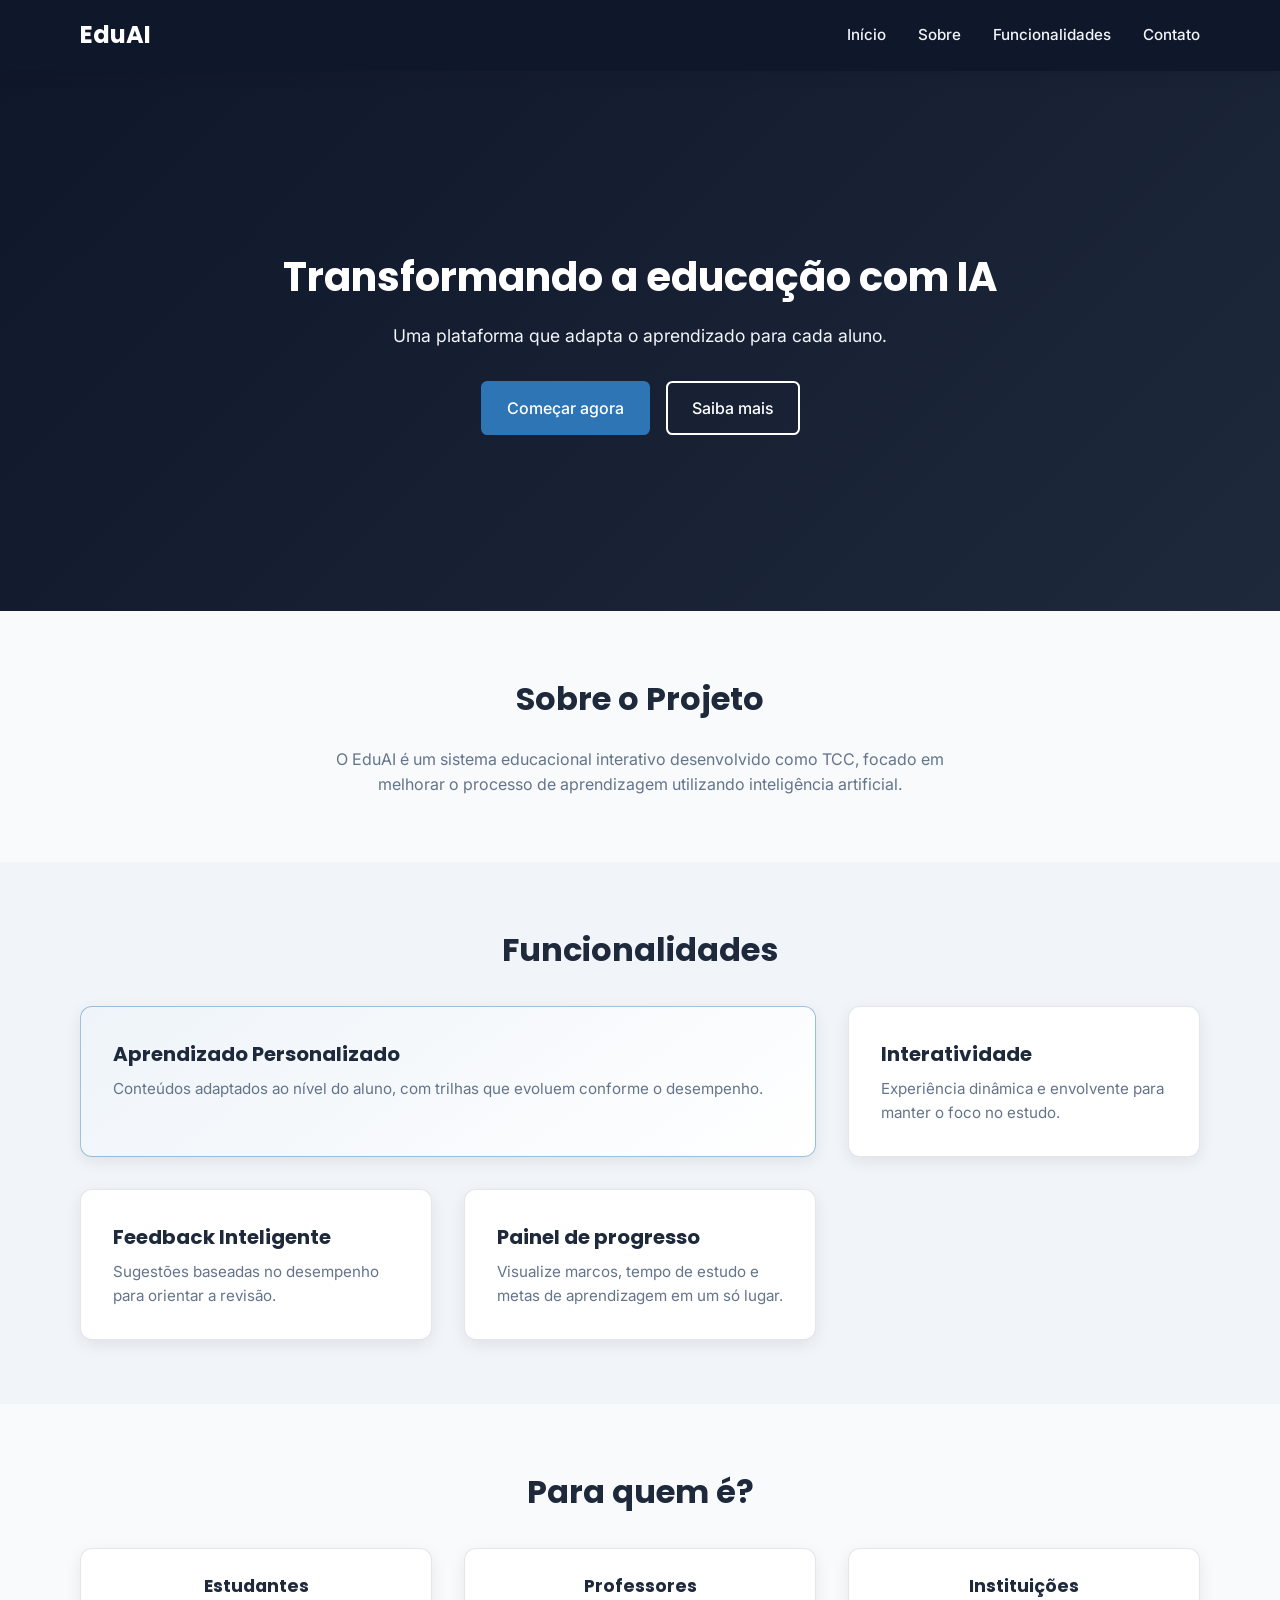
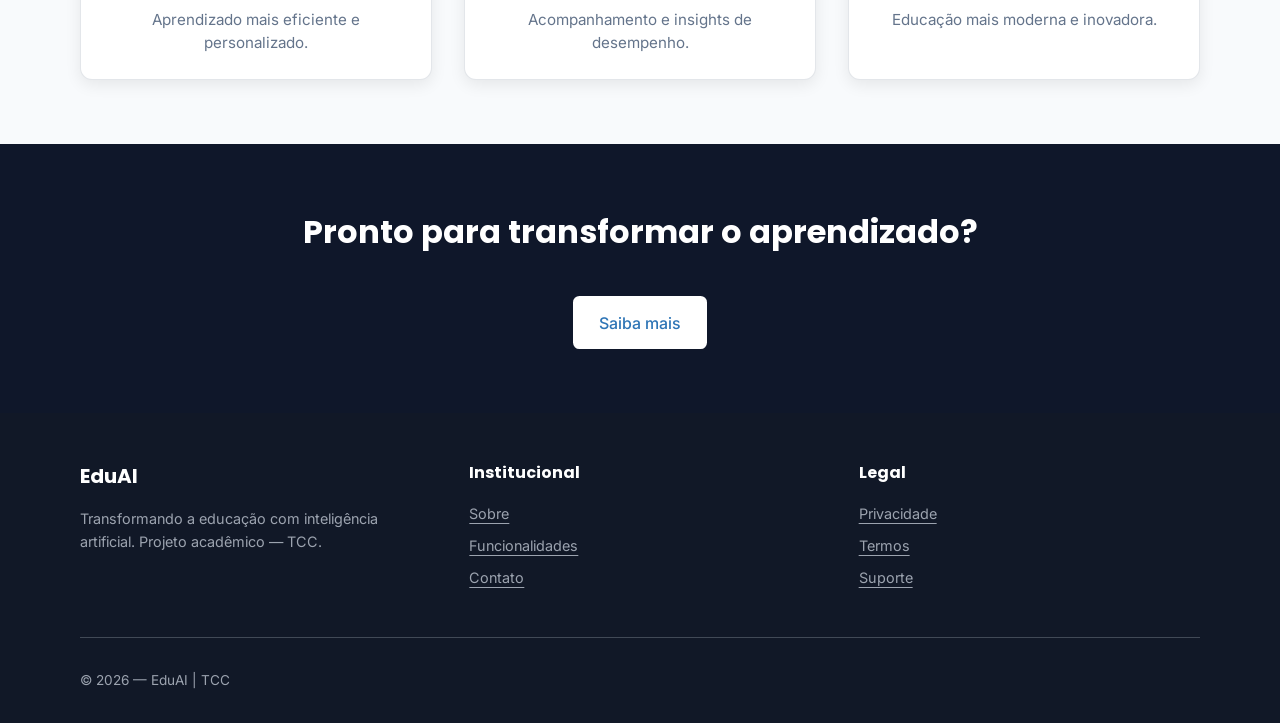
==== commit 59c58143: "[200~Design Token System - Entregáveis - 14/05/26 - 09:30" ====
--- a/components/index.html
+++ b/components/index.html
@@ -12,18 +12,8 @@
     href="https://fonts.googleapis.com/css2?family=Inter:wght@400;500;700&family=Poppins:wght@700&display=swap"
     rel="stylesheet">
 
-  <!-- ITCSS -->
-  <link rel="stylesheet" href="../css/variables.css">
-  <link rel="stylesheet" href="../css/reset.css">
-  <link rel="stylesheet" href="../css/base.css">
-  <link rel="stylesheet" href="../css/layout.css">
-  <link rel="stylesheet" href="../css/components/navbar.css">
-  <link rel="stylesheet" href="../css/components/hero.css">
-  <link rel="stylesheet" href="../css/components/card.css">
-  <link rel="stylesheet" href="../css/components/btn.css">
-  <link rel="stylesheet" href="../css/components/cta.css">
-  <link rel="stylesheet" href="../css/components/footer.css">
-  <link rel="stylesheet" href="../css/utilities.css">
+  <!-- ITCSS com @layer -->
+  <link rel="stylesheet" href="../css/main.css">
 </head>
 
 <body>
--- a/css/main.css
+++ b/css/main.css
@@ -0,0 +1,20 @@
+@layer tokens, reset, base, components, utilities;
+
+@import url("./tokens/primitives.css") layer(tokens);
+@import url("./tokens/semantic.css") layer(tokens);
+@import url("./tokens/spacing.css") layer(tokens);
+@import url("./tokens/typography.css") layer(tokens);
+
+@import url("./reset.css") layer(reset);
+
+@import url("./base.css") layer(base);
+@import url("./layout.css") layer(base);
+
+@import url("./components/navbar.css") layer(components);
+@import url("./components/hero.css") layer(components);
+@import url("./components/card.css") layer(components);
+@import url("./components/btn.css") layer(components);
+@import url("./components/cta.css") layer(components);
+@import url("./components/footer.css") layer(components);
+
+@import url("./utilities.css") layer(utilities);
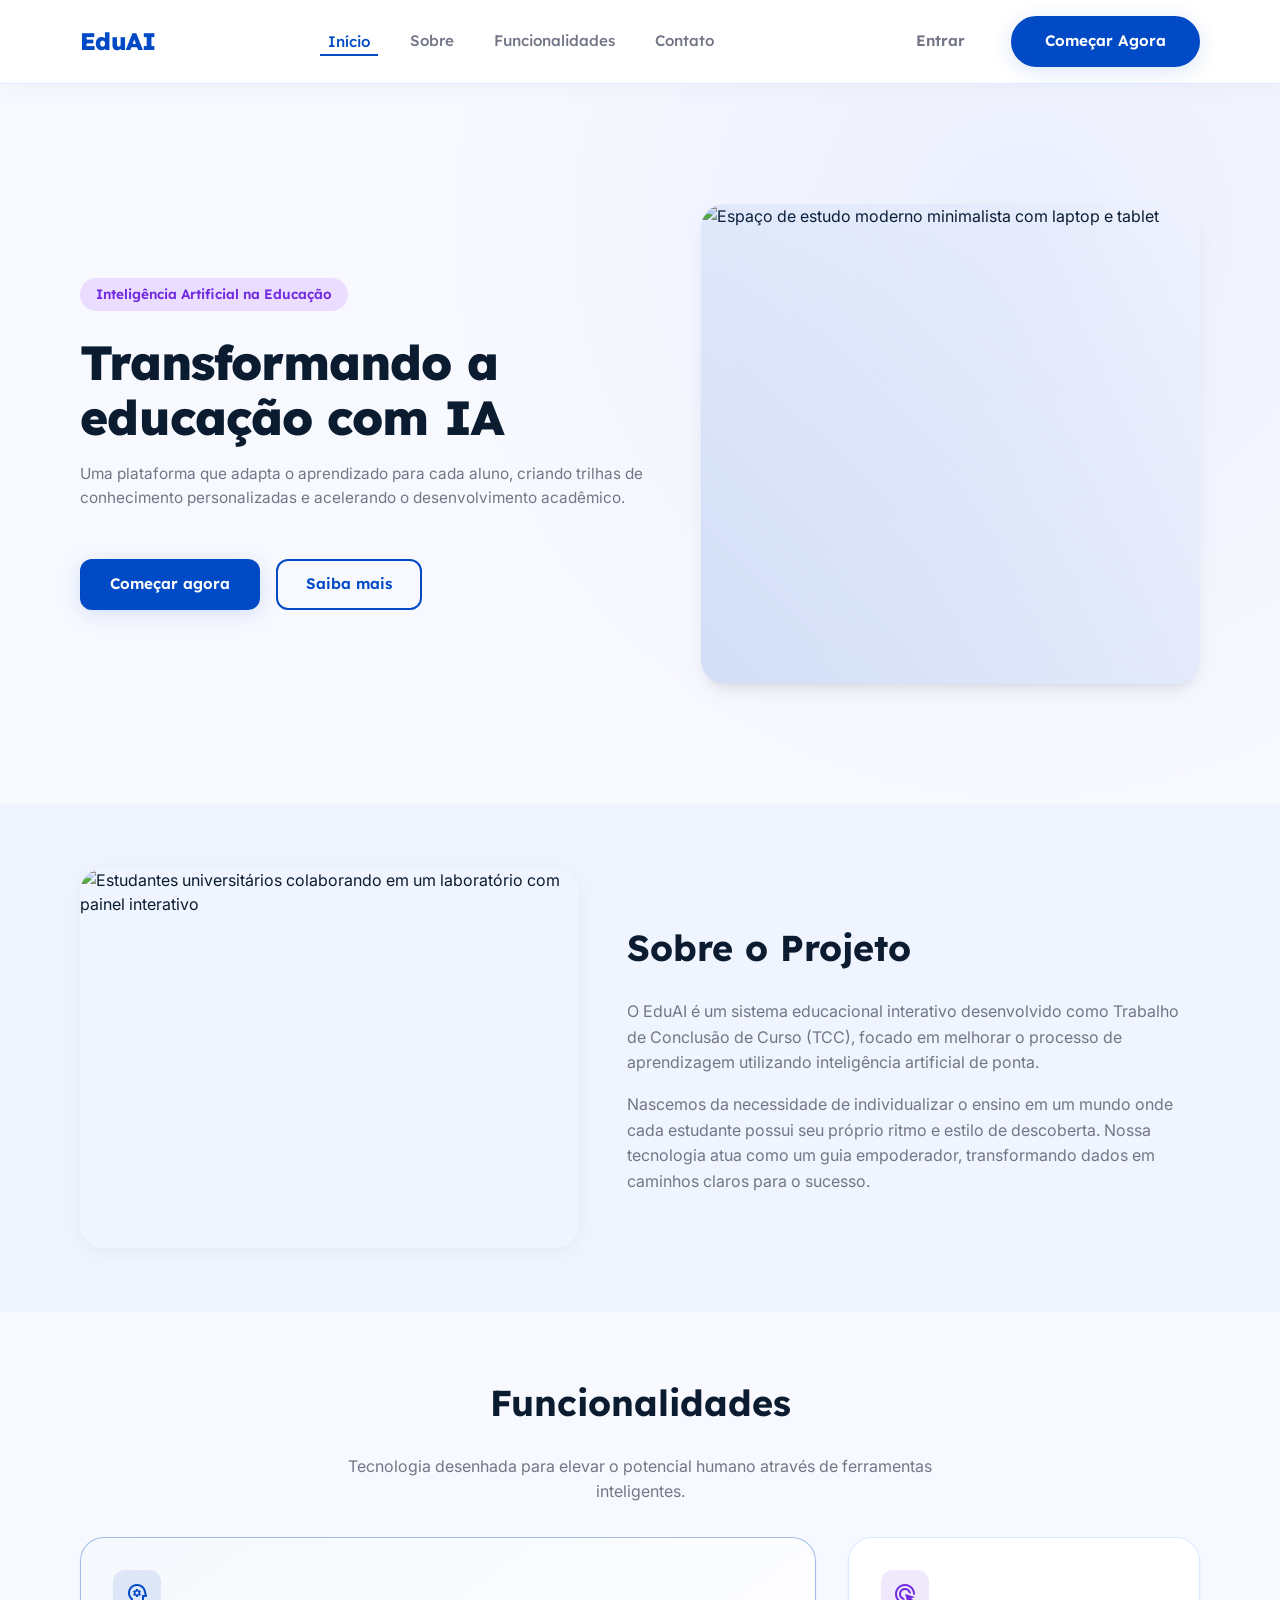
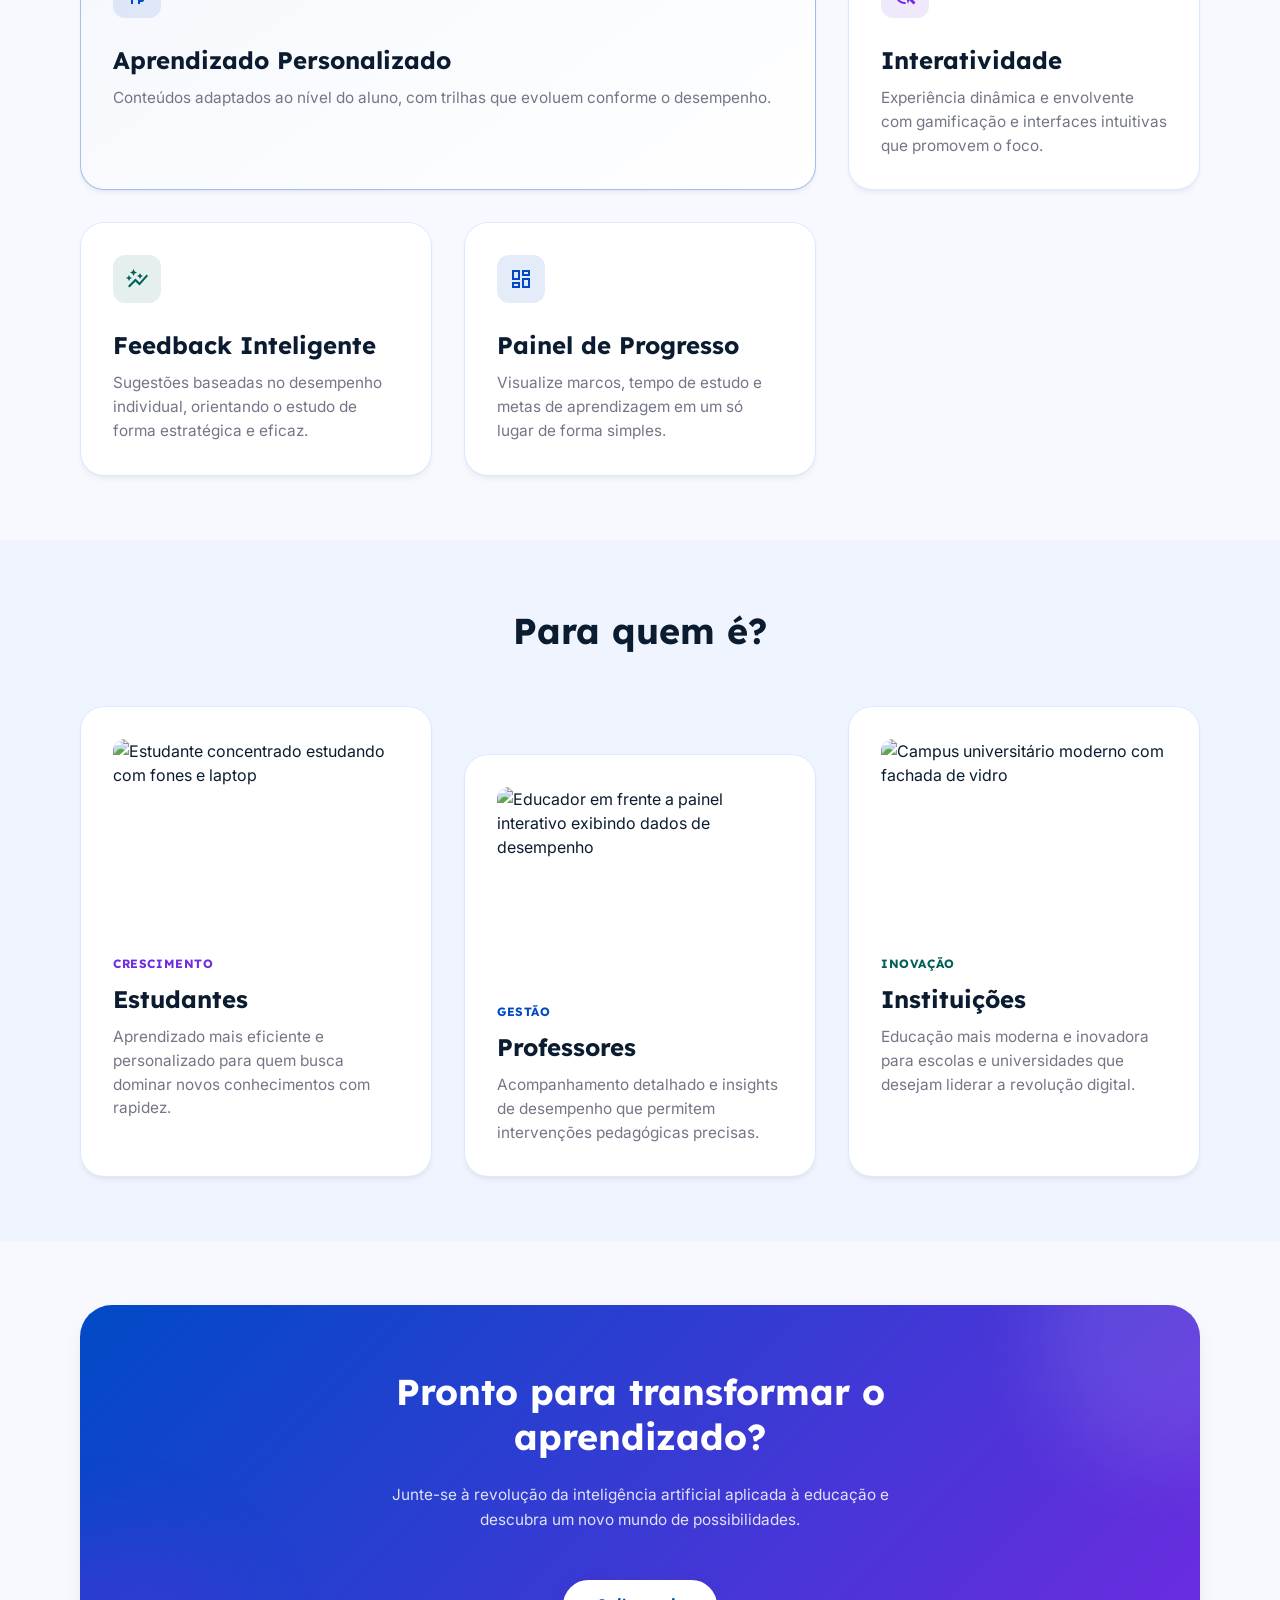
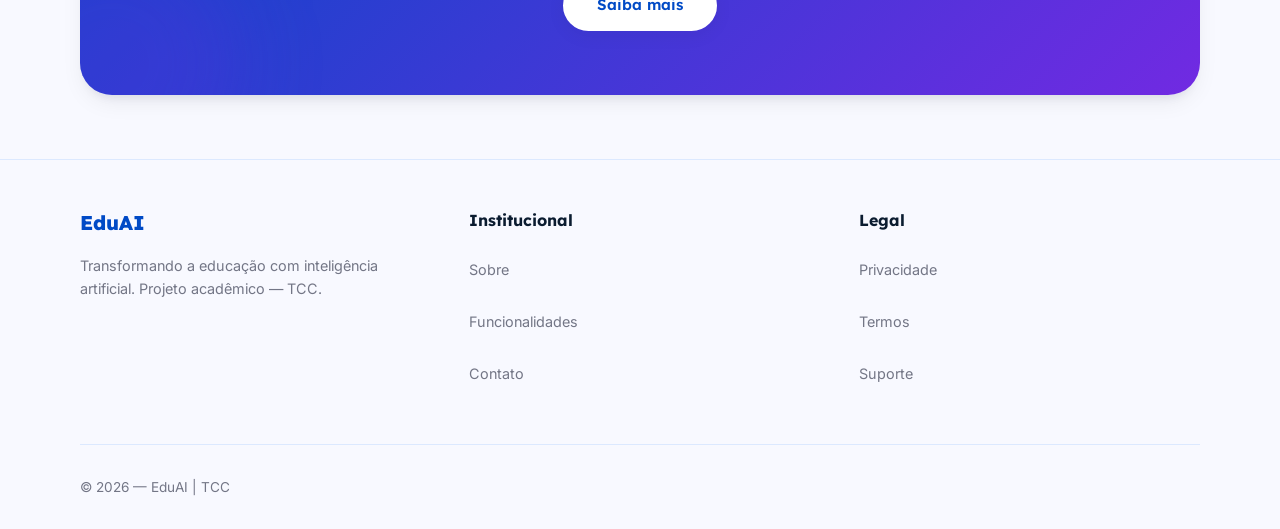
==== commit db008c44: "aula 11 implementacoes" ====
--- a/components/index.html
+++ b/components/index.html
@@ -4,12 +4,13 @@
 <head>
   <meta charset="UTF-8">
   <meta name="viewport" content="width=device-width, initial-scale=1.0">
-  <title>EduAI</title>
-
+  <title>EduAI — Inteligência Artificial na Educação</title>
+
+  <!-- Fontes do Google e Ícones -->
   <link rel="preconnect" href="https://fonts.googleapis.com">
   <link rel="preconnect" href="https://fonts.gstatic.com" crossorigin>
   <link
-    href="https://fonts.googleapis.com/css2?family=Inter:wght@400;500;700&family=Poppins:wght@700&display=swap"
+    href="https://fonts.googleapis.com/css2?family=Inter:wght@400;500;700&family=Lexend:wght@400;500;600;700;800&family=Material+Symbols+Outlined:wght,FILL@200..700,0..1&display=swap"
     rel="stylesheet">
 
   <!-- ITCSS com @layer -->
@@ -30,7 +31,7 @@
       <div class="navbar__collapse" id="navbar-menu">
         <ul class="navbar__list">
           <li class="navbar__item">
-            <a class="navbar__link" href="#">Início</a>
+            <a class="navbar__link navbar__link--active" href="#">Início</a>
           </li>
           <li class="navbar__item">
             <a class="navbar__link" href="#sobre">Sobre</a>
@@ -42,6 +43,10 @@
             <a class="navbar__link" href="#contato">Contato</a>
           </li>
         </ul>
+      </div>
+      <div class="navbar__actions">
+        <button class="btn btn--ghost btn--sm">Entrar</button>
+        <button class="btn btn--primary btn--round btn--sm">Começar Agora</button>
       </div>
     </nav>
   </header>
@@ -50,85 +55,136 @@
     <!-- HERO -->
     <section class="hero">
       <div class="container hero__inner">
-        <h1 class="hero__title">Transformando a educação com IA</h1>
-        <p class="hero__lead">Uma plataforma que adapta o aprendizado para cada aluno.</p>
-        <div class="hero__actions">
-          <button type="button" class="btn btn--primary btn--block-sm">Começar agora</button>
-          <button type="button" class="btn btn--outline btn--block-sm">Saiba mais</button>
+        <div class="hero__content">
+          <span class="hero__badge">Inteligência Artificial na Educação</span>
+          <h1 class="hero__title">Transformando a educação com IA</h1>
+          <p class="hero__lead">Uma plataforma que adapta o aprendizado para cada aluno, criando trilhas de conhecimento personalizadas e acelerando o desenvolvimento acadêmico.</p>
+          <div class="hero__actions">
+            <button type="button" class="btn btn--primary btn--block-sm">Começar agora</button>
+            <button type="button" class="btn btn--outline btn--block-sm">Saiba mais</button>
+          </div>
+        </div>
+        <div class="hero__image-wrapper">
+          <div class="hero__image-container">
+            <img class="hero__image" src="https://lh3.googleusercontent.com/aida-public/[base64]" alt="Espaço de estudo moderno minimalista com laptop e tablet">
+            <div class="hero__image-overlay"></div>
+          </div>
         </div>
       </div>
     </section>
 
     <!-- SOBRE -->
-    <section class="section" id="sobre">
-      <div class="container">
-        <h2 class="section__title">Sobre o Projeto</h2>
-        <p class="section__text">
-          O EduAI é um sistema educacional interativo desenvolvido como TCC,
-          focado em melhorar o processo de aprendizagem utilizando inteligência artificial.
-        </p>
+    <section class="section alt" id="sobre">
+      <div class="container">
+        <div class="about__grid">
+          <div class="about__image-wrapper">
+            <img class="about__image" src="https://lh3.googleusercontent.com/aida-public/[base64]" alt="Estudantes universitários colaborando em um laboratório com painel interativo">
+          </div>
+          <div class="about__content">
+            <h2 class="section__title">Sobre o Projeto</h2>
+            <p class="section__text" style="text-align: left; margin: 0 0 1rem 0;">
+              O EduAI é um sistema educacional interativo desenvolvido como Trabalho de Conclusão de Curso (TCC),
+              focado em melhorar o processo de aprendizagem utilizando inteligência artificial de ponta.
+            </p>
+            <p class="section__text" style="text-align: left; margin: 0;">
+              Nascemos da necessidade de individualizar o ensino em um mundo onde cada estudante possui
+              seu próprio ritmo e estilo de descoberta. Nossa tecnologia atua como um guia empoderador,
+              transformando dados em caminhos claros para o sucesso.
+            </p>
+          </div>
+        </div>
       </div>
     </section>
 
     <!-- FUNCIONALIDADES -->
-    <section class="section alt" id="funcionalidades">
+    <section class="section" id="funcionalidades">
       <div class="container">
         <h2 class="section__title">Funcionalidades</h2>
+        <p class="section__text" style="margin-bottom: 2rem;">Tecnologia desenhada para elevar o potencial humano através de ferramentas inteligentes.</p>
 
         <div class="cards-grid">
           <article class="card card--featured">
+            <div class="card__icon-wrapper card__icon-wrapper--primary">
+              <span class="material-symbols-outlined card__icon">psychology</span>
+            </div>
             <h3 class="card__title">Aprendizado Personalizado</h3>
             <p class="card__body">Conteúdos adaptados ao nível do aluno, com trilhas que evoluem conforme o desempenho.
             </p>
           </article>
 
           <article class="card">
+            <div class="card__icon-wrapper card__icon-wrapper--secondary">
+              <span class="material-symbols-outlined card__icon">ads_click</span>
+            </div>
             <h3 class="card__title">Interatividade</h3>
-            <p class="card__body">Experiência dinâmica e envolvente para manter o foco no estudo.</p>
+            <p class="card__body">Experiência dinâmica e envolvente com gamificação e interfaces intuitivas que promovem o foco.</p>
           </article>
 
           <article class="card">
+            <div class="card__icon-wrapper card__icon-wrapper--tertiary">
+              <span class="material-symbols-outlined card__icon">auto_graph</span>
+            </div>
             <h3 class="card__title">Feedback Inteligente</h3>
-            <p class="card__body">Sugestões baseadas no desempenho para orientar a revisão.</p>
+            <p class="card__body">Sugestões baseadas no desempenho individual, orientando o estudo de forma estratégica e eficaz.</p>
           </article>
 
           <article class="card">
-            <h3 class="card__title">Painel de progresso</h3>
-            <p class="card__body">Visualize marcos, tempo de estudo e metas de aprendizagem em um só lugar.</p>
+            <div class="card__icon-wrapper card__icon-wrapper--primary">
+              <span class="material-symbols-outlined card__icon">dashboard</span>
+            </div>
+            <h3 class="card__title">Painel de Progresso</h3>
+            <p class="card__body">Visualize marcos, tempo de estudo e metas de aprendizagem em um só lugar de forma simples.</p>
           </article>
         </div>
       </div>
     </section>
 
     <!-- PÚBLICO -->
-    <section class="section">
-      <div class="container">
-        <h2 class="section__title">Para quem é?</h2>
-
-        <div class="cards-grid">
+    <section class="section alt">
+      <div class="container">
+        <h2 class="section__title" style="margin-bottom: 3rem;">Para quem é?</h2>
+
+        <div class="cards-grid audience-grid">
           <article class="card card--compact">
+            <div class="card__image-wrapper">
+              <img class="card__image" src="https://lh3.googleusercontent.com/aida-public/[base64]" alt="Estudante concentrado estudando com fones e laptop">
+            </div>
+            <span class="card__tag card__tag--secondary">Crescimento</span>
             <h3 class="card__title">Estudantes</h3>
-            <p class="card__body">Aprendizado mais eficiente e personalizado.</p>
+            <p class="card__body">Aprendizado mais eficiente e personalizado para quem busca dominar novos conhecimentos com rapidez.</p>
           </article>
 
           <article class="card card--compact">
+            <div class="card__image-wrapper">
+              <img class="card__image" src="https://lh3.googleusercontent.com/aida-public/[base64]" alt="Educador em frente a painel interativo exibindo dados de desempenho">
+            </div>
+            <span class="card__tag card__tag--primary">Gestão</span>
             <h3 class="card__title">Professores</h3>
-            <p class="card__body">Acompanhamento e insights de desempenho.</p>
+            <p class="card__body">Acompanhamento detalhado e insights de desempenho que permitem intervenções pedagógicas precisas.</p>
           </article>
 
           <article class="card card--compact">
+            <div class="card__image-wrapper">
+              <img class="card__image" src="https://lh3.googleusercontent.com/aida-public/[base64]" alt="Campus universitário moderno com fachada de vidro">
+            </div>
+            <span class="card__tag card__tag--tertiary">Inovação</span>
             <h3 class="card__title">Instituições</h3>
-            <p class="card__body">Educação mais moderna e inovadora.</p>
+            <p class="card__body">Educação mais moderna e inovadora para escolas e universidades que desejam liderar a revolução digital.</p>
           </article>
         </div>
       </div>
     </section>
 
     <!-- CTA -->
-    <section class="cta" id="contato">
-      <div class="cta__inner">
-        <h2 class="cta__title">Pronto para transformar o aprendizado?</h2>
-        <button type="button" class="btn btn--primary">Saiba mais</button>
+    <section class="cta section" id="contato">
+      <div class="container">
+        <div class="cta__card">
+          <div class="cta__inner">
+            <h2 class="cta__title">Pronto para transformar o aprendizado?</h2>
+            <p class="cta__description">Junte-se à revolução da inteligência artificial aplicada à educação e descubra um novo mundo de possibilidades.</p>
+            <button type="button" class="btn btn--round">Saiba mais</button>
+          </div>
+        </div>
       </div>
     </section>
   </main>
--- a/css/main.css
+++ b/css/main.css
@@ -1,4 +1,4 @@
-@layer tokens, reset, base, components, utilities;
+@layer tokens, reset, base, layout, components, utilities;
 
 @import url("./tokens/primitives.css") layer(tokens);
 @import url("./tokens/semantic.css") layer(tokens);
@@ -8,7 +8,7 @@
 @import url("./reset.css") layer(reset);
 
 @import url("./base.css") layer(base);
-@import url("./layout.css") layer(base);
+@import url("./layout.css") layer(layout);
 
 @import url("./components/navbar.css") layer(components);
 @import url("./components/hero.css") layer(components);
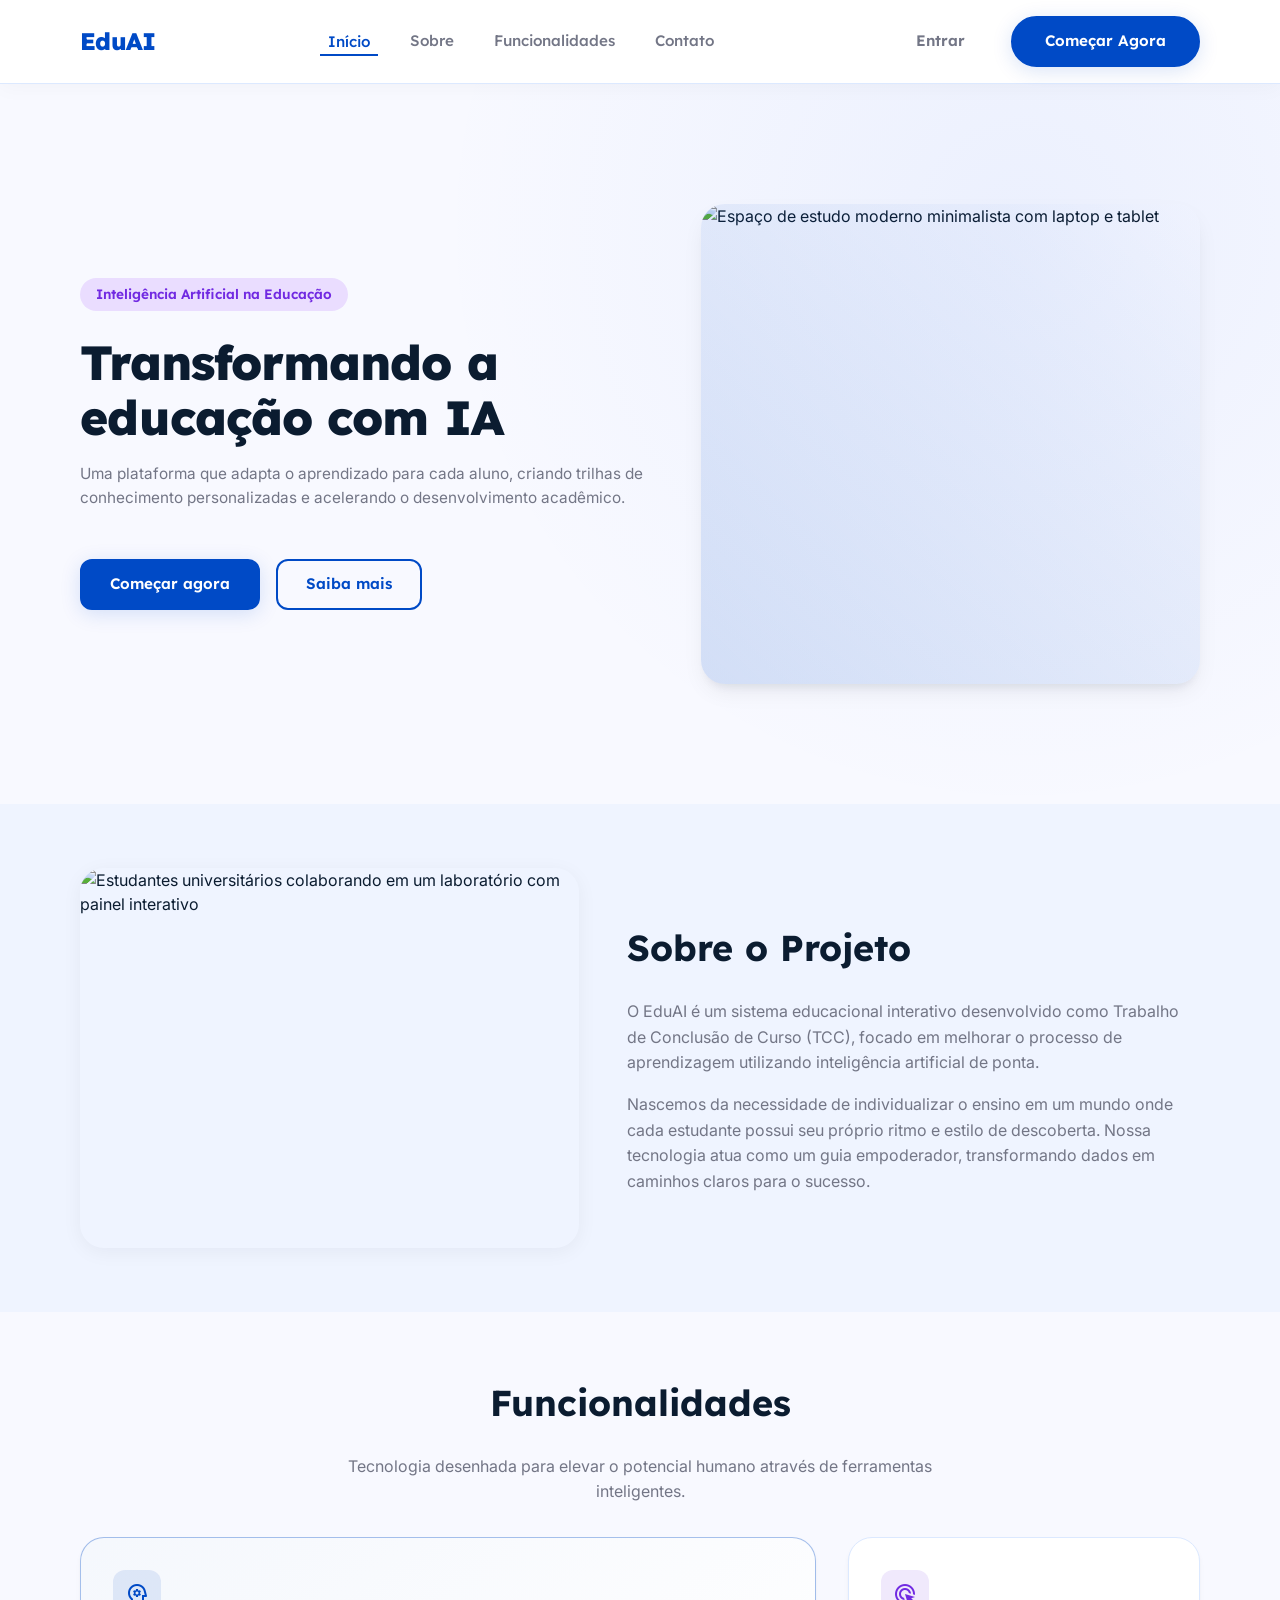
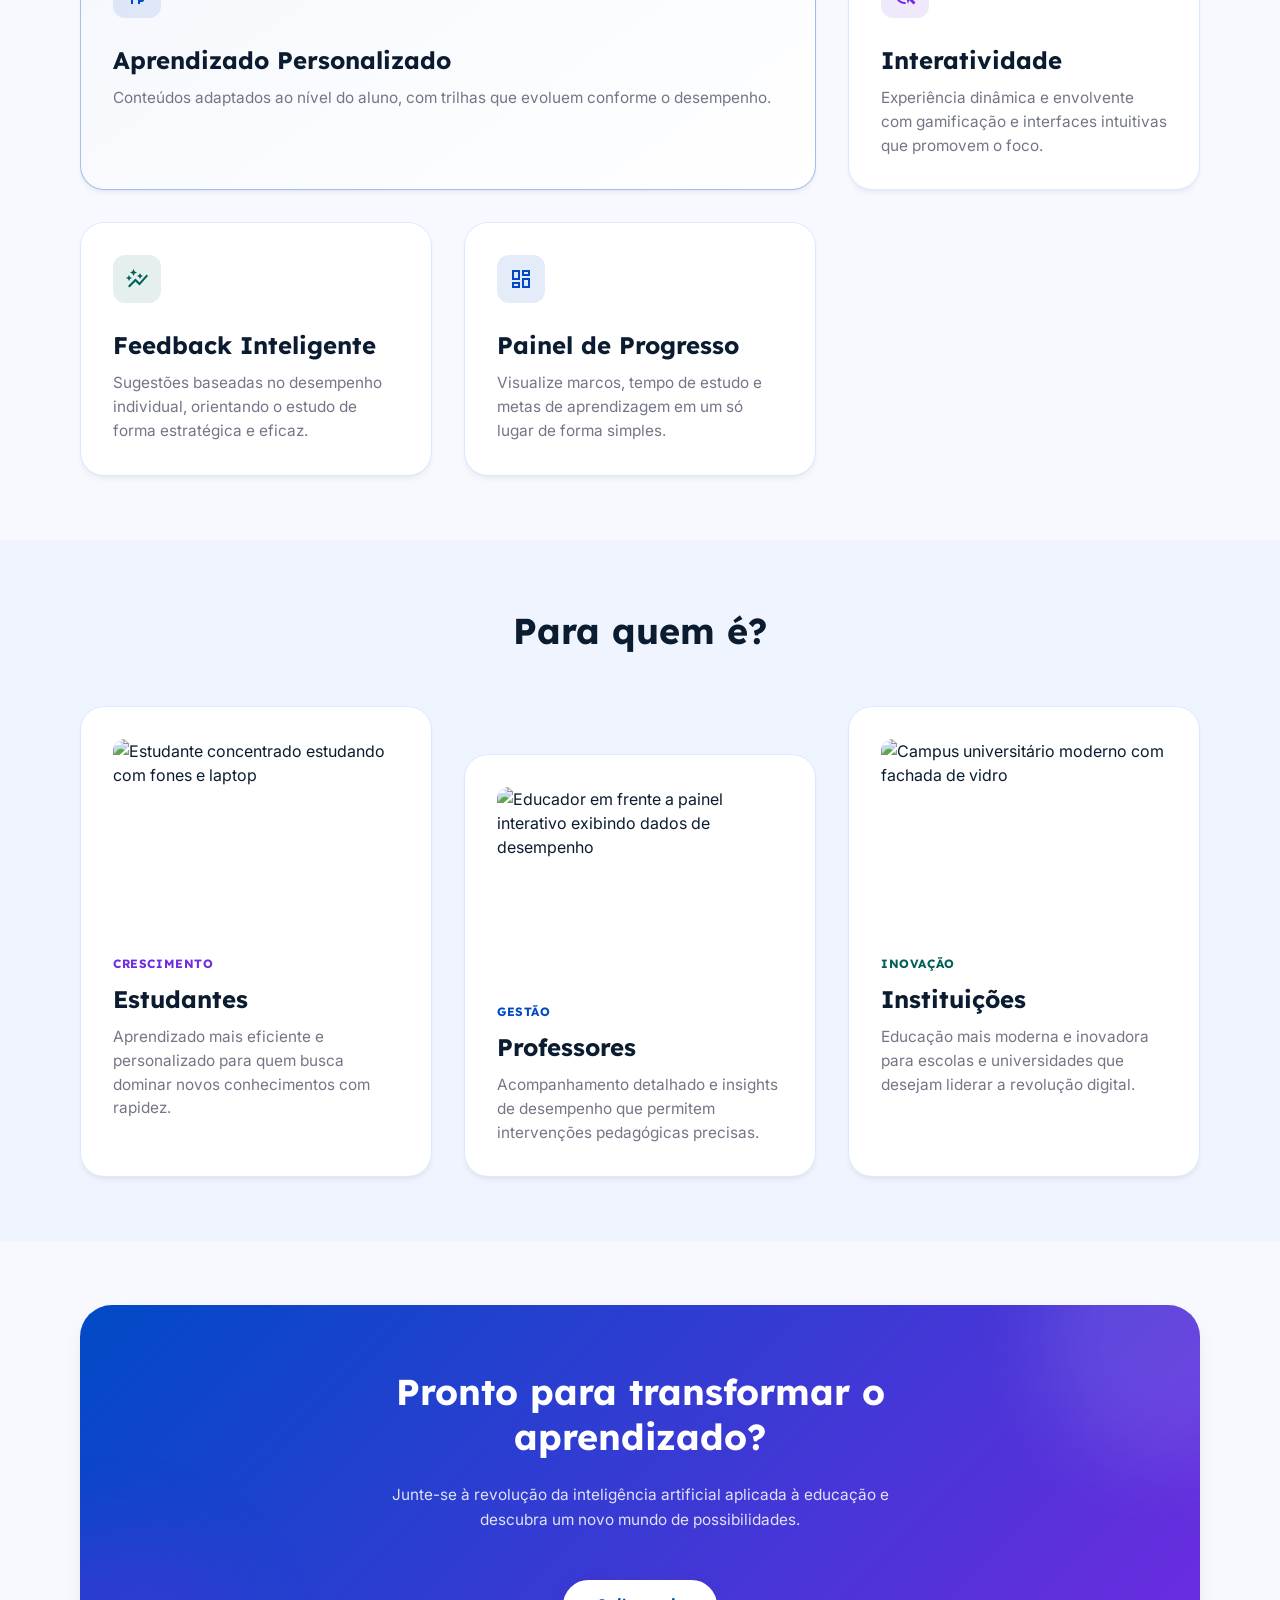
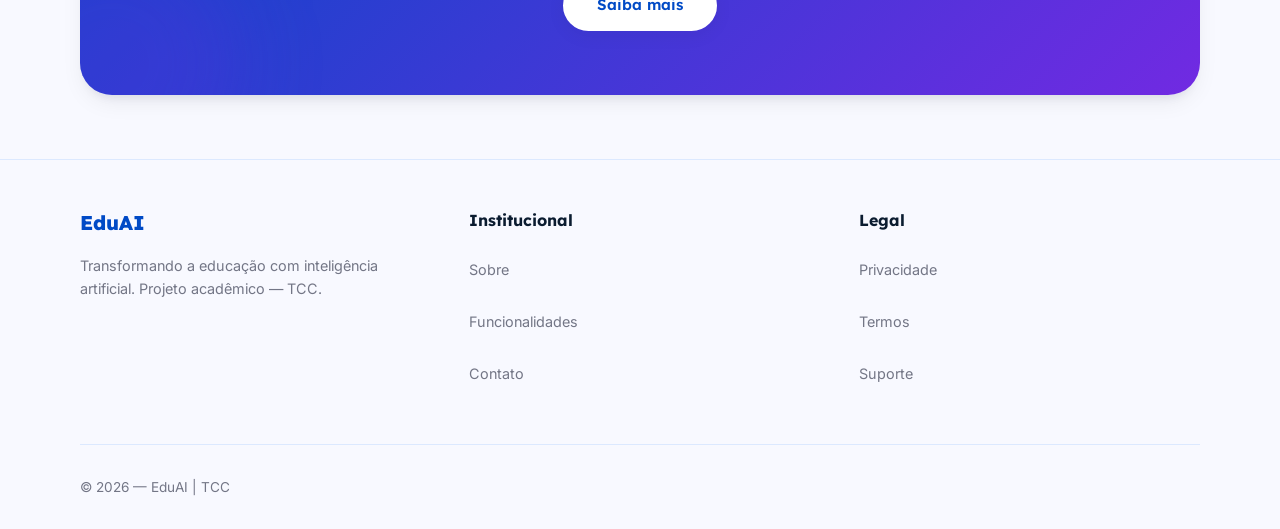
==== commit f238ff02: "ajustes para requerimentos aula 12" ====
--- a/components/index.html
+++ b/components/index.html
@@ -82,11 +82,11 @@
           </div>
           <div class="about__content">
             <h2 class="section__title">Sobre o Projeto</h2>
-            <p class="section__text" style="text-align: left; margin: 0 0 1rem 0;">
+            <p class="section__text">
               O EduAI é um sistema educacional interativo desenvolvido como Trabalho de Conclusão de Curso (TCC),
               focado em melhorar o processo de aprendizagem utilizando inteligência artificial de ponta.
             </p>
-            <p class="section__text" style="text-align: left; margin: 0;">
+            <p class="section__text">
               Nascemos da necessidade de individualizar o ensino em um mundo onde cada estudante possui
               seu próprio ritmo e estilo de descoberta. Nossa tecnologia atua como um guia empoderador,
               transformando dados em caminhos claros para o sucesso.
@@ -100,7 +100,7 @@
     <section class="section" id="funcionalidades">
       <div class="container">
         <h2 class="section__title">Funcionalidades</h2>
-        <p class="section__text" style="margin-bottom: 2rem;">Tecnologia desenhada para elevar o potencial humano através de ferramentas inteligentes.</p>
+        <p class="section__text section__text--spaced">Tecnologia desenhada para elevar o potencial humano através de ferramentas inteligentes.</p>
 
         <div class="cards-grid">
           <article class="card card--featured">
@@ -142,7 +142,7 @@
     <!-- PÚBLICO -->
     <section class="section alt">
       <div class="container">
-        <h2 class="section__title" style="margin-bottom: 3rem;">Para quem é?</h2>
+        <h2 class="section__title section__title--spaced">Para quem é?</h2>
 
         <div class="cards-grid audience-grid">
           <article class="card card--compact">
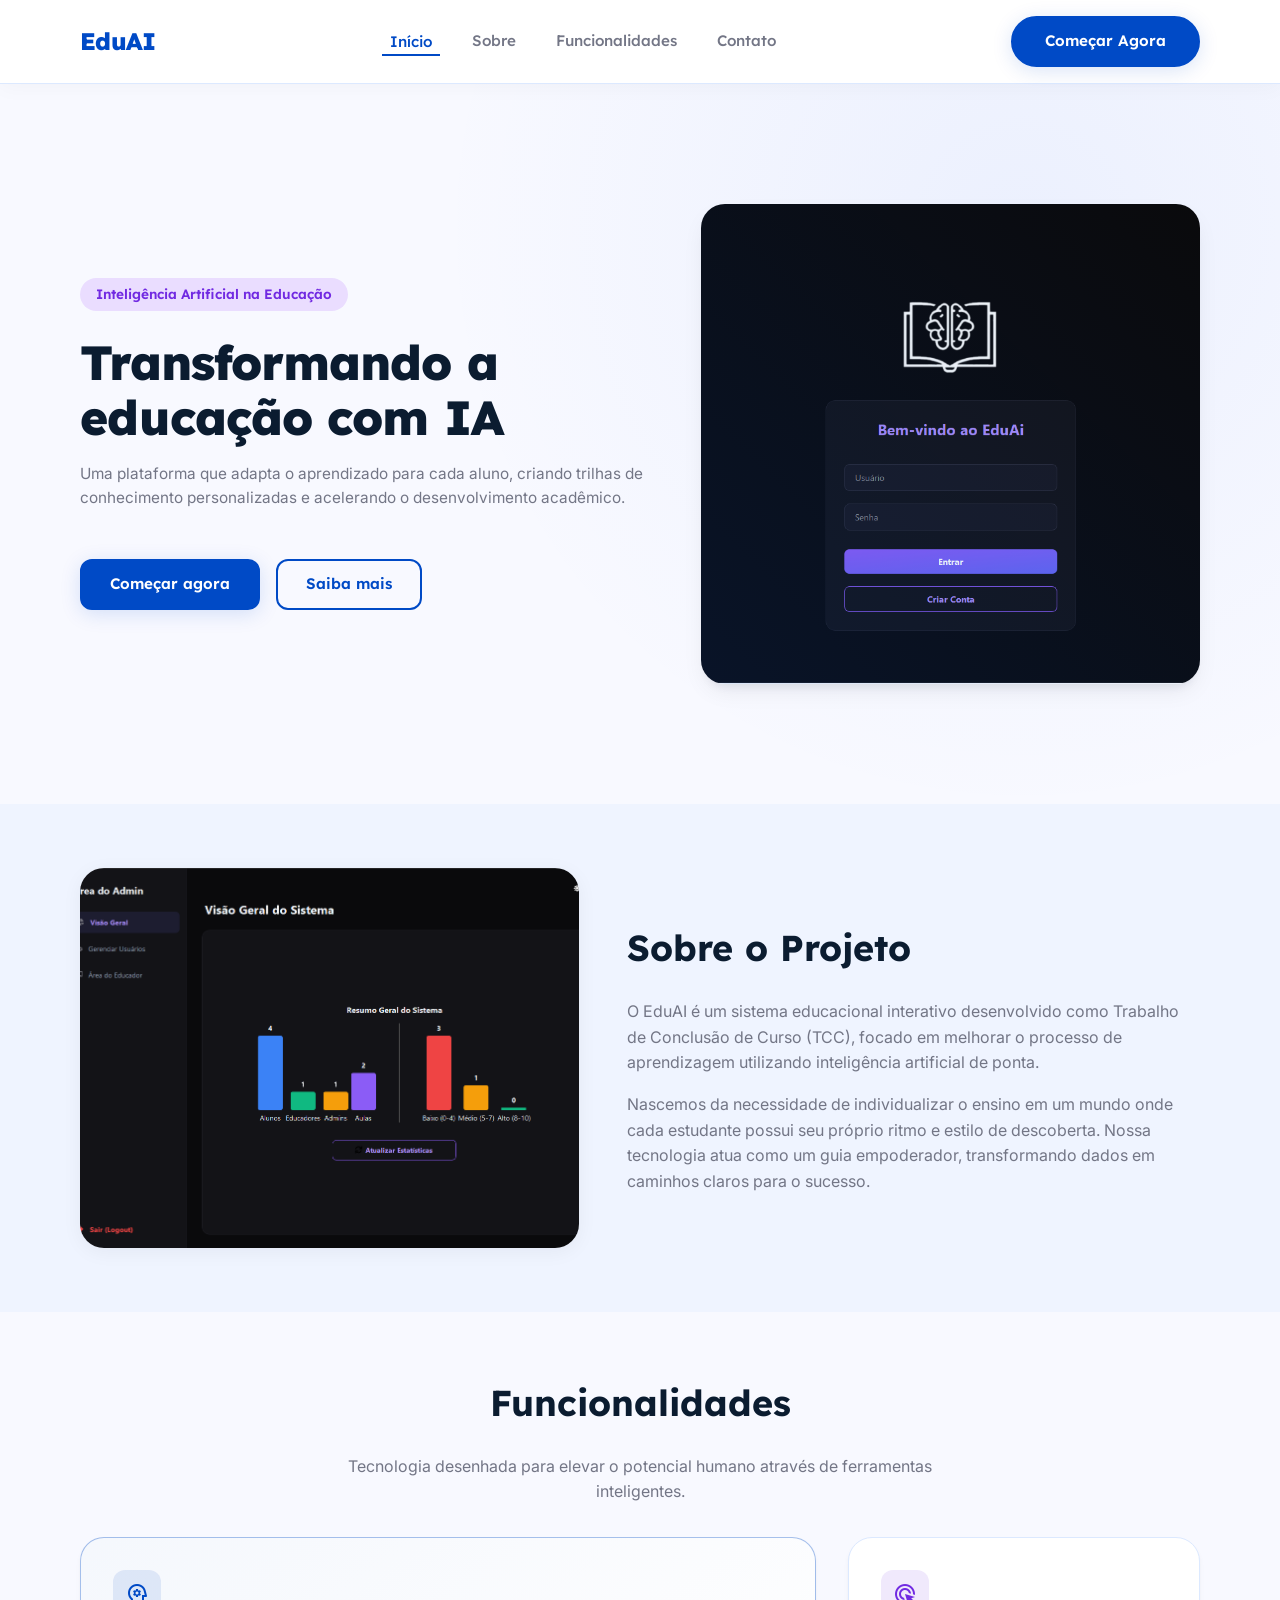
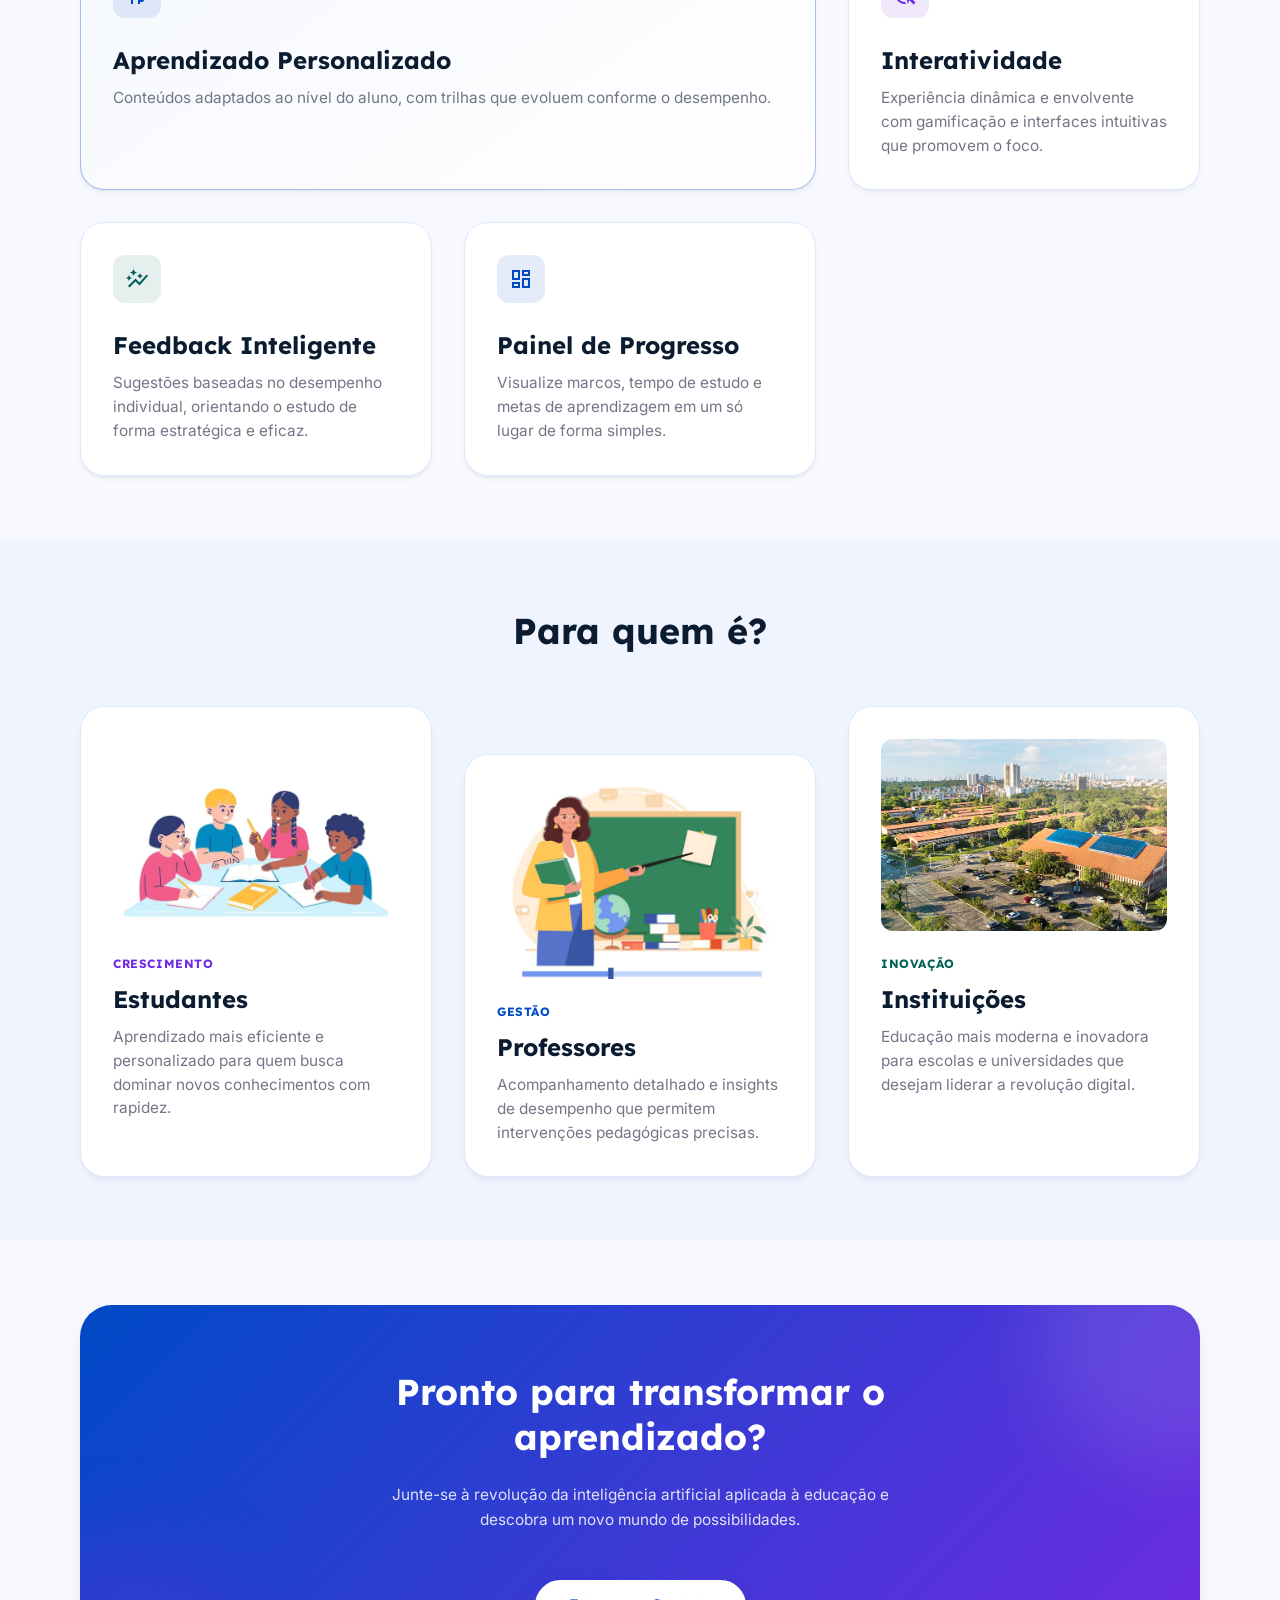
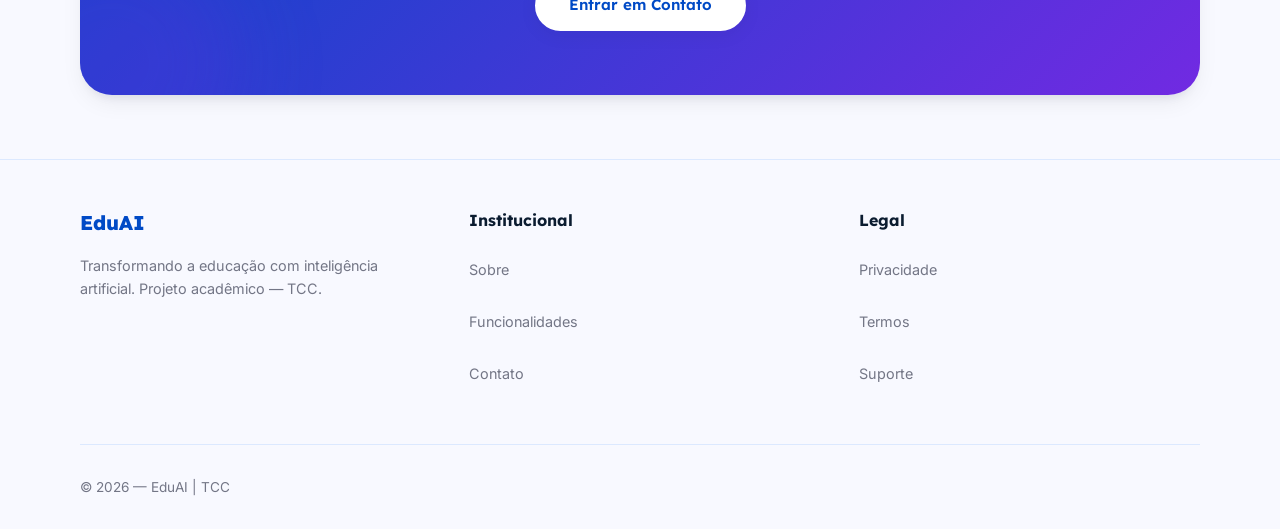
==== commit 8635b29e: "imagens, download e entre em contato" ====
--- a/components/index.html
+++ b/components/index.html
@@ -45,8 +45,7 @@
         </ul>
       </div>
       <div class="navbar__actions">
-        <button class="btn btn--ghost btn--sm">Entrar</button>
-        <button class="btn btn--primary btn--round btn--sm">Começar Agora</button>
+        <button class="btn btn--primary btn--round btn--sm" data-action="download">Começar Agora</button>
       </div>
     </nav>
   </header>
@@ -60,13 +59,13 @@
           <h1 class="hero__title">Transformando a educação com IA</h1>
           <p class="hero__lead">Uma plataforma que adapta o aprendizado para cada aluno, criando trilhas de conhecimento personalizadas e acelerando o desenvolvimento acadêmico.</p>
           <div class="hero__actions">
-            <button type="button" class="btn btn--primary btn--block-sm">Começar agora</button>
-            <button type="button" class="btn btn--outline btn--block-sm">Saiba mais</button>
+            <button type="button" class="btn btn--primary btn--block-sm" data-action="download">Começar agora</button>
+            <a href="#contato" class="btn btn--outline btn--block-sm">Saiba mais</a>
           </div>
         </div>
         <div class="hero__image-wrapper">
           <div class="hero__image-container">
-            <img class="hero__image" src="https://lh3.googleusercontent.com/aida-public/[base64]" alt="Espaço de estudo moderno minimalista com laptop e tablet">
+            <img class="hero__image" src="../images/intro.png" alt="Espaço de estudo moderno minimalista com laptop e tablet">
             <div class="hero__image-overlay"></div>
           </div>
         </div>
@@ -78,7 +77,7 @@
       <div class="container">
         <div class="about__grid">
           <div class="about__image-wrapper">
-            <img class="about__image" src="https://lh3.googleusercontent.com/aida-public/[base64]" alt="Estudantes universitários colaborando em um laboratório com painel interativo">
+            <img class="about__image" src="../images/eduai.png" alt="Estudantes universitários colaborando em um laboratório com painel interativo">
           </div>
           <div class="about__content">
             <h2 class="section__title">Sobre o Projeto</h2>
@@ -147,7 +146,7 @@
         <div class="cards-grid audience-grid">
           <article class="card card--compact">
             <div class="card__image-wrapper">
-              <img class="card__image" src="https://lh3.googleusercontent.com/aida-public/[base64]" alt="Estudante concentrado estudando com fones e laptop">
+              <img class="card__image" src="../images/estudantes.png" alt="Estudante concentrado estudando com fones e laptop">
             </div>
             <span class="card__tag card__tag--secondary">Crescimento</span>
             <h3 class="card__title">Estudantes</h3>
@@ -156,7 +155,7 @@
 
           <article class="card card--compact">
             <div class="card__image-wrapper">
-              <img class="card__image" src="https://lh3.googleusercontent.com/aida-public/[base64]" alt="Educador em frente a painel interativo exibindo dados de desempenho">
+              <img class="card__image" src="../images/professores.jpg" alt="Educador em frente a painel interativo exibindo dados de desempenho">
             </div>
             <span class="card__tag card__tag--primary">Gestão</span>
             <h3 class="card__title">Professores</h3>
@@ -165,7 +164,7 @@
 
           <article class="card card--compact">
             <div class="card__image-wrapper">
-              <img class="card__image" src="https://lh3.googleusercontent.com/aida-public/[base64]" alt="Campus universitário moderno com fachada de vidro">
+              <img class="card__image" src="../images/Instituições.jpg" alt="Campus universitário moderno com fachada de vidro">
             </div>
             <span class="card__tag card__tag--tertiary">Inovação</span>
             <h3 class="card__title">Instituições</h3>
@@ -181,8 +180,8 @@
         <div class="cta__card">
           <div class="cta__inner">
             <h2 class="cta__title">Pronto para transformar o aprendizado?</h2>
-            <p class="cta__description">Junte-se à revolução da inteligência artificial aplicada à educação e descubra um novo mundo de possibilidades.</p>
-            <button type="button" class="btn btn--round">Saiba mais</button>
+            <p class="cta__description">Junte-se à revolução da inteligência artificial aplicada à educação e descobra um novo mundo de possibilidades.</p>
+            <button type="button" class="btn btn--round" data-action="contact">Entrar em Contato</button>
           </div>
         </div>
       </div>
@@ -201,7 +200,7 @@
         <div class="footer__col">
           <h3 class="footer__heading">Institucional</h3>
           <ul class="footer__list">
-            <li><a class="footer__link" href="#">Sobre</a></li>
+            <li><a class="footer__link" href="#sobre">Sobre</a></li>
             <li><a class="footer__link" href="#funcionalidades">Funcionalidades</a></li>
             <li><a class="footer__link" href="#contato">Contato</a></li>
           </ul>
@@ -209,9 +208,9 @@
         <div class="footer__col">
           <h3 class="footer__heading">Legal</h3>
           <ul class="footer__list">
-            <li><a class="footer__link" href="#">Privacidade</a></li>
-            <li><a class="footer__link" href="#">Termos</a></li>
-            <li><a class="footer__link" href="#">Suporte</a></li>
+            <li><a class="footer__link" href="#privacidade" data-action="privacy">Privacidade</a></li>
+            <li><a class="footer__link" href="#termos" data-action="terms">Termos</a></li>
+            <li><a class="footer__link" href="#suporte" data-action="support">Suporte</a></li>
           </ul>
         </div>
       </div>
@@ -219,6 +218,24 @@
     </div>
   </footer>
 
+  <!-- Modal Genérico Dinâmico -->
+  <div class="modal" id="dynamic-modal" aria-hidden="true" role="dialog">
+    <div class="modal__overlay" tabindex="-1">
+      <div class="modal__container" role="document">
+        <header class="modal__header">
+          <h2 class="modal__title" id="modal-title">Título</h2>
+          <button class="modal__close" aria-label="Fechar modal" data-close>&times;</button>
+        </header>
+        <main class="modal__content" id="modal-content">
+          <!-- Inserido dinamicamente via JS -->
+        </main>
+      </div>
+    </div>
+  </div>
+
+  <!-- Container de Toasts -->
+  <div class="toast-container" id="toast-container"></div>
+
   <script src="../js/main.js"></script>
 </body>
 
--- a/css/main.css
+++ b/css/main.css
@@ -16,5 +16,6 @@
 @import url("./components/btn.css") layer(components);
 @import url("./components/cta.css") layer(components);
 @import url("./components/footer.css") layer(components);
+@import url("./components/modal.css") layer(components);
 
 @import url("./utilities.css") layer(utilities);
